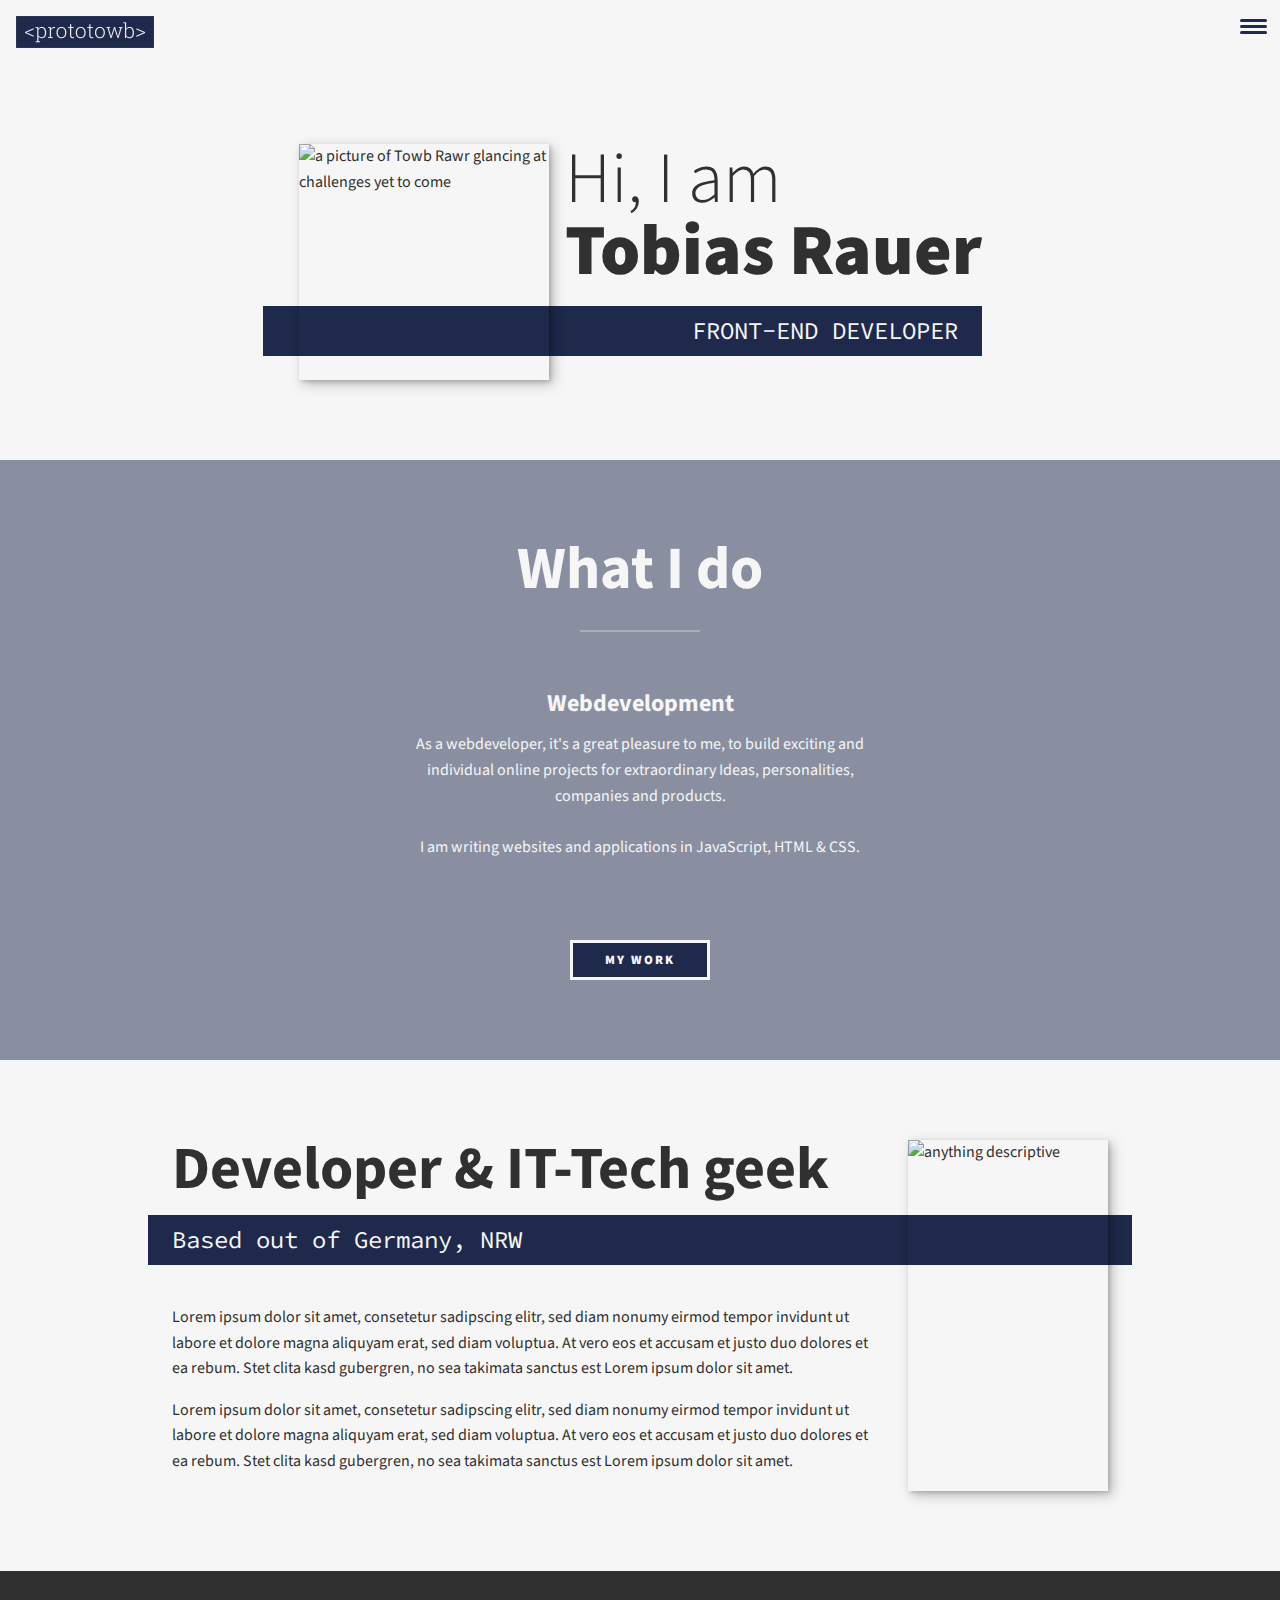
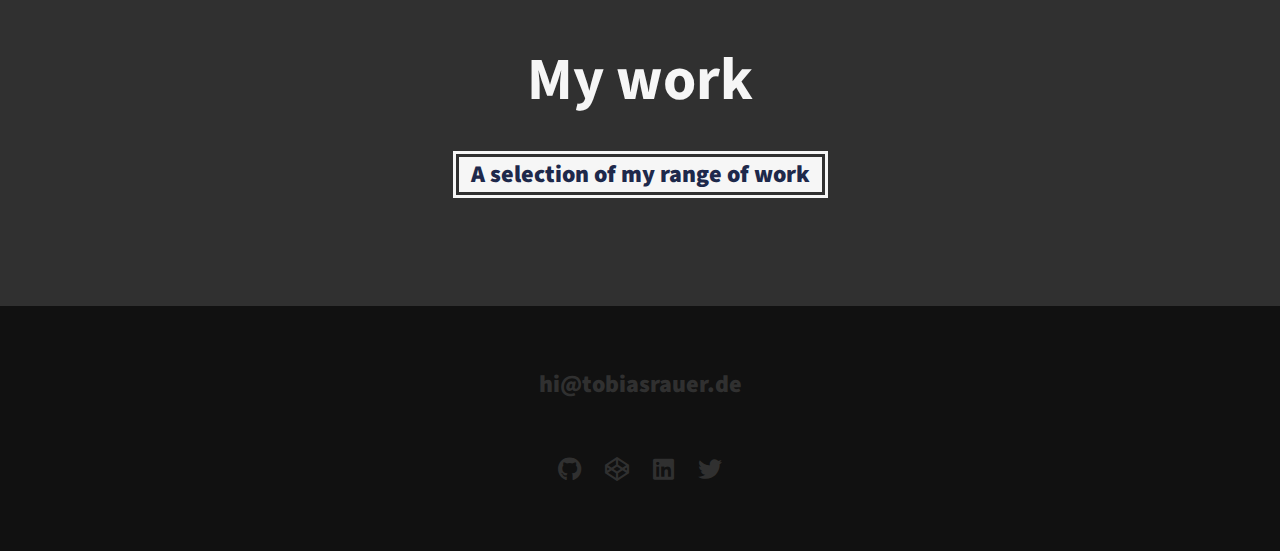
==== index.html @ eefc40b6 "Update index.html" ====
<!DOCTYPE html>
<html lang="en">
<head>
  
  <!--  Meta  -->
  <meta charset="UTF-8" />
  <meta name="viewport" content="width=device-width, initial-scale=1.0">
  <title>Tobias Rauer - Portfolio</title>
  <!--  Styles  -->
  <link rel="stylesheet" href="https://cdnjs.cloudflare.com/ajax/libs/font-awesome/5.12.1/css/all.min.css">
  <link rel="stylesheet" href="https://cdnjs.cloudflare.com/ajax/libs/normalize/7.0.0/normalize.min.css">
  <link rel="stylesheet" href="https://fonts.googleapis.com/css?family=Source+Code+Pro:400,900|Source+Sans+Pro:300,900&display=swap">
  <link rel="stylesheet" href="styles/main.css">
</head>
  <!--  body  -->
<body>
  <header>
    <div class="logo">
      <img src="prototowb_logo.png" alt=".prototowb">
    </div>
    <button class="nav-toggle" aria-label="toggle navigation">
      <span class="hamburger"></span>
    </button>
    <nav class="nav">
        <ul class="nav__list">
          <li class="nav__item"><a href="#home" class="nav__link">Home</a></li>
          <li class="nav__item"><a href="#services" class="nav__link">My Services</a></li>
          <li class="nav__item"><a href="#about" class="nav__link">About me</a></li>
          <li class="nav__item"><a href="#work" class="nav__link">My Work</a></li>
        </ul>
    </nav>
  </header>
  
  <!-- Intro -->
  <section class="intro" id="home">
    <h1 class="section__title section__title--intro">
      Hi, I am <strong>Tobias Rauer</strong>
    </h1>
    <p class="section__subtitle section__subtitle--intro">FRONT-END DEVELOPER</p>
    <img src="https://tobiasrauer.de/images/Tobias_Rauer.jpg" alt="a picture of Towb Rawr glancing at challenges yet to come" class="intro__img">
  </section>

  <!-- My Services -->
  <section class="my-services" id="services">
    <h2 class="section__title section__title--services">What I do</h2>
    <div class="services">
    	<!-- Card(s) -->
    	<div class="service">
        	<h3>Webdevelopment</h3>
        	<p>As a webdeveloper, it's a great pleasure to me, to build exciting and individual online projects for extraordinary Ideas, personalities, companies and products.
        	<br><br>
        	I am writing websites and applications in JavaScript, HTML & CSS.  
        	</p>
        </div>
     </div> <!-- / services  -->
    <a href="#work" class="btn">My Work</a>
  </section>
  
  
  <!-- About me -->
  <section class="about-me" id="about">
    <h2 class="section__title section__title--about">Developer & IT-Tech geek</h2>
    <p class="section__subtitle section__subtitle--about">Based out of Germany, NRW</p>
    
    <div class="about-me__body">
      <p>Lorem ipsum dolor sit amet, consetetur sadipscing elitr, sed diam nonumy eirmod tempor invidunt ut labore et dolore magna aliquyam erat, sed diam voluptua. At vero eos et accusam et justo duo dolores et ea rebum. Stet clita kasd gubergren, no sea takimata sanctus est Lorem ipsum dolor sit amet.</p>
      <p>Lorem ipsum dolor sit amet, consetetur sadipscing elitr, sed diam nonumy eirmod tempor invidunt ut labore et dolore magna aliquyam erat, sed diam voluptua. At vero eos et accusam et justo duo dolores et ea rebum. Stet clita kasd gubergren, no sea takimata sanctus est Lorem ipsum dolor sit amet.</p>
    </div>
    
    <img src="https://tobiasrauer.de/images/believe.jpg" alt="anything descriptive" class="about-me__img">
  </section>
  
  <!-- My Work -->
  <section class="my-work" id="work">
    <h2 class="section__title section__title--work">My work</h2>
    <p class="section__subtitle section__subtitle--work">A selection of my range of work</p>
    
    <div class="portfolio">
      <!-- Portfolio Item 01 -->
      <a href="#" class="portfolio__item">
        <img src="https://tobiasrauer.de/images/portfolio/portfolio-01.jpg" alt="" class="portfolio__img">
      </a>
      
      <!-- Portfolio Item 02 -->
      <a href="portfolio-item.html" class="portfolio__item">
        <img src="https://tobiasrauer.de/images/portfolio/portfolio-02.jpg" alt="" class="portfolio__img">
      </a>
      
      <!-- Portfolio Item 03 -->
      <a href="#" class="portfolio__item">
        <img src="https://tobiasrauer.de/images/portfolio/portfolio-03.jpg" alt="" class="portfolio__img">
      </a>
      
      <!-- Portfolio Item 04 -->
      <a href="#" class="portfolio__item">
        <img src="https://tobiasrauer.de/images/portfolio/portfolio-04.jpg" alt="" class="portfolio__img">
      </a>
      
      <!-- Portfolio Item 05 -->
      <a href="#" class="portfolio__item">
        <img src="https://tobiasrauer.de/images/portfolio/portfolio-05.jpg" alt="" class="portfolio__img">
      </a>
    </div>
  </section>

  <!-- Footer -->

  <footer class="footer">
    <a href="mailto:hi@tobiasrauer.de" class="footer__link">hi@tobiasrauer.de</a>
    <ul class="social-list">
      <li class="social-list__item">
        <a class="social-list__link" href="https://github.com/prototowb">
          <i class="fab fa-github"></i>
        </a>
        
      </li>
      <li class="social-list__item">
        <a class="social-list__link" href="https://codepen.io/prototowb">
          <i class="fab fa-codepen"></i>
        </a>
        
      </li>
      <li class="social-list__item">
        <a class="social-list__link" href="https://linkedin.com">
          <i class="fab fa-linkedin"></i>
        </a>
        
      </li>
      <li class="social-list__item">
        <a class="social-list__link" href="https://twitter.com/prototowb">
          <i class="fab fa-twitter"></i>
        </a>
        
      </li>
    </ul>
  </footer>

  <!-- Scripts -->
  <script src="scripts/menu.js"></script>
</body>
</html>
---- styles/main.css ----
*,
*::before,
*::after {
  box-sizing: border-box;
}

::selection {
  background-color: var(--clr-accent);
  color: var(--clr-light);
}

:root {
  --ff-primary: 'Source Sans Pro', sans serif;
  --ff-secondary: 'Source Code Pro', monospace;

  --fw-reg: 300;
  --fw-bold: 900;
  
  --clr-light: #f6f6f6;
  --clr-dark: #303030;
  --clr-accent: #1e294b;
  
  --fs-h1: 3rem;
  --fs-h2: 2.25rem;
  --fs-h3: 1.25rem;
  --fs-body: 1rem;
  
  --bs: 0.25em 0.25em 0.75em rgba(0,0,0,.25),
        0.125em 0.125em 0.25em rgba(0,0,0,.15);
}

@media (min-width: 800px) {
  :root {
    --fs-h1: 4.5rem;
    --fs-h2: 3.75rem;
    --fs-h3: 1.5rem;
    --fs-body: 1.125rem;
  }
}

/* General Styles */

html {
  scroll-behavior: smooth;
}

body {
  background: var(--clr-light);
  color: var(--clr-dark);
  margin: 0;
  font-family: var(--ff-primary);
  fint-size: var(--fs-body);
  line-height: 1.6;
}

section {
  padding: 5em 2em;
}

img {
  display: block;
  max-width: 100%;
}

strong { font-weight: var(--fw-bold) }

:focus {
  outline: 3px solid var(--clr-accent);
  outline-offset: 3px;
}

/* Buttons */

.btn {
  display: inline-block;
  padding: .5em 2.5em;
  background: var(--clr-accent);
  text-decoration: none;
  cursor: pointer;
  font-size: .8rem;
  text-transform: uppercase;
  letter-spacing: 2px;
  font-weight: var(--fw-bold);
  transition: transform 200ms ease-in-out;
  border: 3px solid var(--clr-light);
}

.btn:hover {
  transform: scale(1.1);
}

#services > a {
  color: var(--clr-light);
}

/* Typography */

h1,
h2,
h3 {
  line-height: 1;
  margin: 0;
}

h1 { font-size: var(--fs-h1); }
h2 { font-size: var(--fs-h2); }
h3 { font-size: var(--fs-h3); }


.section__title {
  margin-bottom: .25em;
}

.section__title--intro {
  font-weight: var(--fw-reg);
}

.section__title--intro strong {
  display: block;
}

.section__subtitle {
  margin: 0;
  font-size: var(--fs-h3);
}

.section__subtitle--intro,
.section__subtitle--about {
  background: var(--clr-accent);
  padding: .25em 1em;
  color: var(--clr-light);
  font-family: var(--ff-secondary);
  margin-bottom: 1em;
}

.section__title--work {
  padding-bottom: .5em;
}

.section__subtitle--work {
  display: inline;
  background: var(--clr-light);
  color: var(--clr-accent);
  font-weight: var(--fw-bold);
  margin-bottom: 2em;
  outline: 3px solid var(--clr-light);
  outline-offset: 3px;
  padding: 0 .5em;
}

/* Header */

header {
  display: flex;
  justify-content: space-between;
  padding: 1em;
}

.logo {
  max-width: 150px;
}

.nav {
  position: fixed;
  background: var(--clr-dark);
  color: var(--clr-light);
  top: 0;
  bottom: 0;
  left: 0;
  right: 0;
  z-index: 100;
  
  transform: translate(100%);
  transition: transform 250ms cubic-bezier(.5, 0, .5, 1);
}

.nav__list {
  list-style: none;
  display: flex;
  height: 100%;
  flex-direction: column;
  justify-content: space-evenly;
  align-items: center;
  margin: 0;
  padding: 0;
}

.nav__link {
  color: inherit;
  font-weight: var(--fw-bold);
  font-size: var(--fs-h2);
  text-decoration: none;
}

.nav__link:hover {
  color: var(--clr-accent);
  background: var(--clr-light);
  padding: 0 1em;
}

.nav-toggle {
  padding: .5em;
  background: transparent;
  border: 0;
  cursor: pointer;
  position: absolute;
  right: 1em;
  top: 1em;
  z-index: 1000;
  padding: .9em 0;
}

.nav-open .nav {
  background: #090909;
  transform: translateX(0);
  opacity: .96;
}

.nav-open .nav-toggle {
  position: fixed;
}

.nav-open .hamburger {
  transform: rotate(.625turn);
  background: var(--clr-light);
}

.nav-open .hamburger::before {
  transform: rotate(90deg) translateX(-6px);
  background: var(--clr-light);
}

.nav-open .hamburger:after {
  opacity: 0;
}



.hamburger {
  display: block;
  position: relative;
}

.hamburger,
.hamburger::before,
.hamburger::after {
  background: var(--clr-accent);
  width: 2em;
  height: 3px;
  border-radius: 1em;
  transition: transform 250ms ease-in-out;
}

.hamburger::before,
.hamburger::after {
  content:'';
  position: absolute;
  left: 0;
  right: 0;
}

.hamburger::before { top: 6px; }
.hamburger::after { bottom: 6px; }

/* Intro section*/

.intro {
  position: relative;
}

.intro__img {
  box-shadow: var(--bs);
}

.section__subtitle--intro {
  display: inline-block;
}

@media (min-width: 600px) {
  .intro {
    display: grid;
    width: min-content;
    margin: 0 auto;
    grid-column-gap: 1em;
    grid-template-areas:
        "img title"
        "img subtitle";
    grid-template-columns: min-content max-content;
  }
  
  .intro__img {
      grid-area: img;
      min-width: 250px;
      position: relative;
      z-index: 2;
  }
  
  .section__subtitle--intro {
    align-self: start;
    grid-column: -1 / 1;
    grid-row: 2;
    text-align: right;
    position: relative;
    left: -1.5em;
    width: calc(100% + 1.5em);
  }
}

/* My Services section */

.my-services {
  background-color: var(--clr-dark);
  background: linear-gradient(rgba(30,41,75,0.5), rgba(30,41,75,0.5)) , url(https://tobiasrauer.de/images/services-bg.jpg) top center;
  background-size: cover;
  /* background-blend-mode: multiply; */
  color: var(--clr-light);
  text-align: center;
}

.section__title--services {
  color: var(--clr-light);
  position: relative;
}

.section__title--services::after {
  content: '';
  display: block;
  width: 2em;
  height: 2px;
  margin: 0.5em auto 1em;
  background: var(--clr-light);
  opacity: 0.3;
}

.services {
  margin-bottom: 4em;
}

.service {
  max-width: 500px;
  margin: 0 auto;
}

@media (min-width: 800px) {
  .services {
      display: flex;
      max-width: 1000px;
      margin-left: auto;
      margin-right: auto;
  }
  
  .service + .service {
      margin-left: 3em;
  }
}


.about-me {
  max-width: 1000px;
  margin: 0 auto;
}

.about-me__img {
  box-shadow: var(--bs);
}

@media (min-width: 600px) {
  .about-me {
    display: grid;
    grid-template-columns: 1fr 200px;
    grid-template-areas:
        "title img"
        "subtitle img"
        "text img";
    grid-column-gap: 2em;
  }
  
  .section__title--about {
    grid-area: title;
  }
  
  .section__subtitle--about {
    grid-column: 1 / -1;
    grid-row: 2;
    position: relative;
    left: -1em;
    width: calc(100% + 2em);
    padding-left: 1em;
    padding-right: calc(200px + 3em);
  }

  
  .about-me__img {
    grid-area: img;
    position: relative;
    z-index: 2;
  }
}

/* My work */

.my-work {
  background-color: var(--clr-dark);
  color: var(--clr-light);
  text-align: center;
}

.portfolio {
  display: grid;
  grid-template-columns: repeat(auto-fit, minmax(300px, 1fr));
  padding-top: 2em;
}

.portfolio__item {
  background: var(--clr-accent);
  overflow: hidden;
  max-height: 12em;
}

.portfolio__img {
  transition:
    transform 600ms cubic-bezier(.5, 0, .5, 1),
    opacity 250ms linear;
}

.portfolio__item:focus {
  position: relative;
  z-index 2;
  outline: 3px solid var(--clr-light) !important;
  outline-offset: 3px;
}

.portfolio__img:hover,
.portfolio__item:focus .portfolio__img {
  transform: scale(1.2);
  opacity: .60;
}

/* Footer */

.footer {
  background: #111;
  color: var(--alr-accent);
  text-align: center;
  padding: 2.5em 0 0.5em;
  font-size: var(--fs-h3);
}

.footer a {
  color: inherit;
  text-decoration: none;
}

.footer__link {
  font-weight: var(--fw-bold);
}

.footer__link:hover,
.social-list__link:hover {
  opacity: .7;
}

.footer__link:hover {
  text-decoration: underline;
}

.social-list {
  list-style: none;
  display: flex;
  justify-content: center;
  margin: 2em 0;
  padding: 0;
}

.social-list__items {
  margin: 0 .5em;
}

.social-list__link {
  padding: .5em;
}

/* Individual portfolio item styles */

.portfolio-item-individual {
  padding: 0 2em 2em;
  max-width: 1000px;
  margin: 0 auto;
}

.portfolio-item-individual p {
  max-width: 750px;
  margin-left: auto;
  margin-right: auto;
}
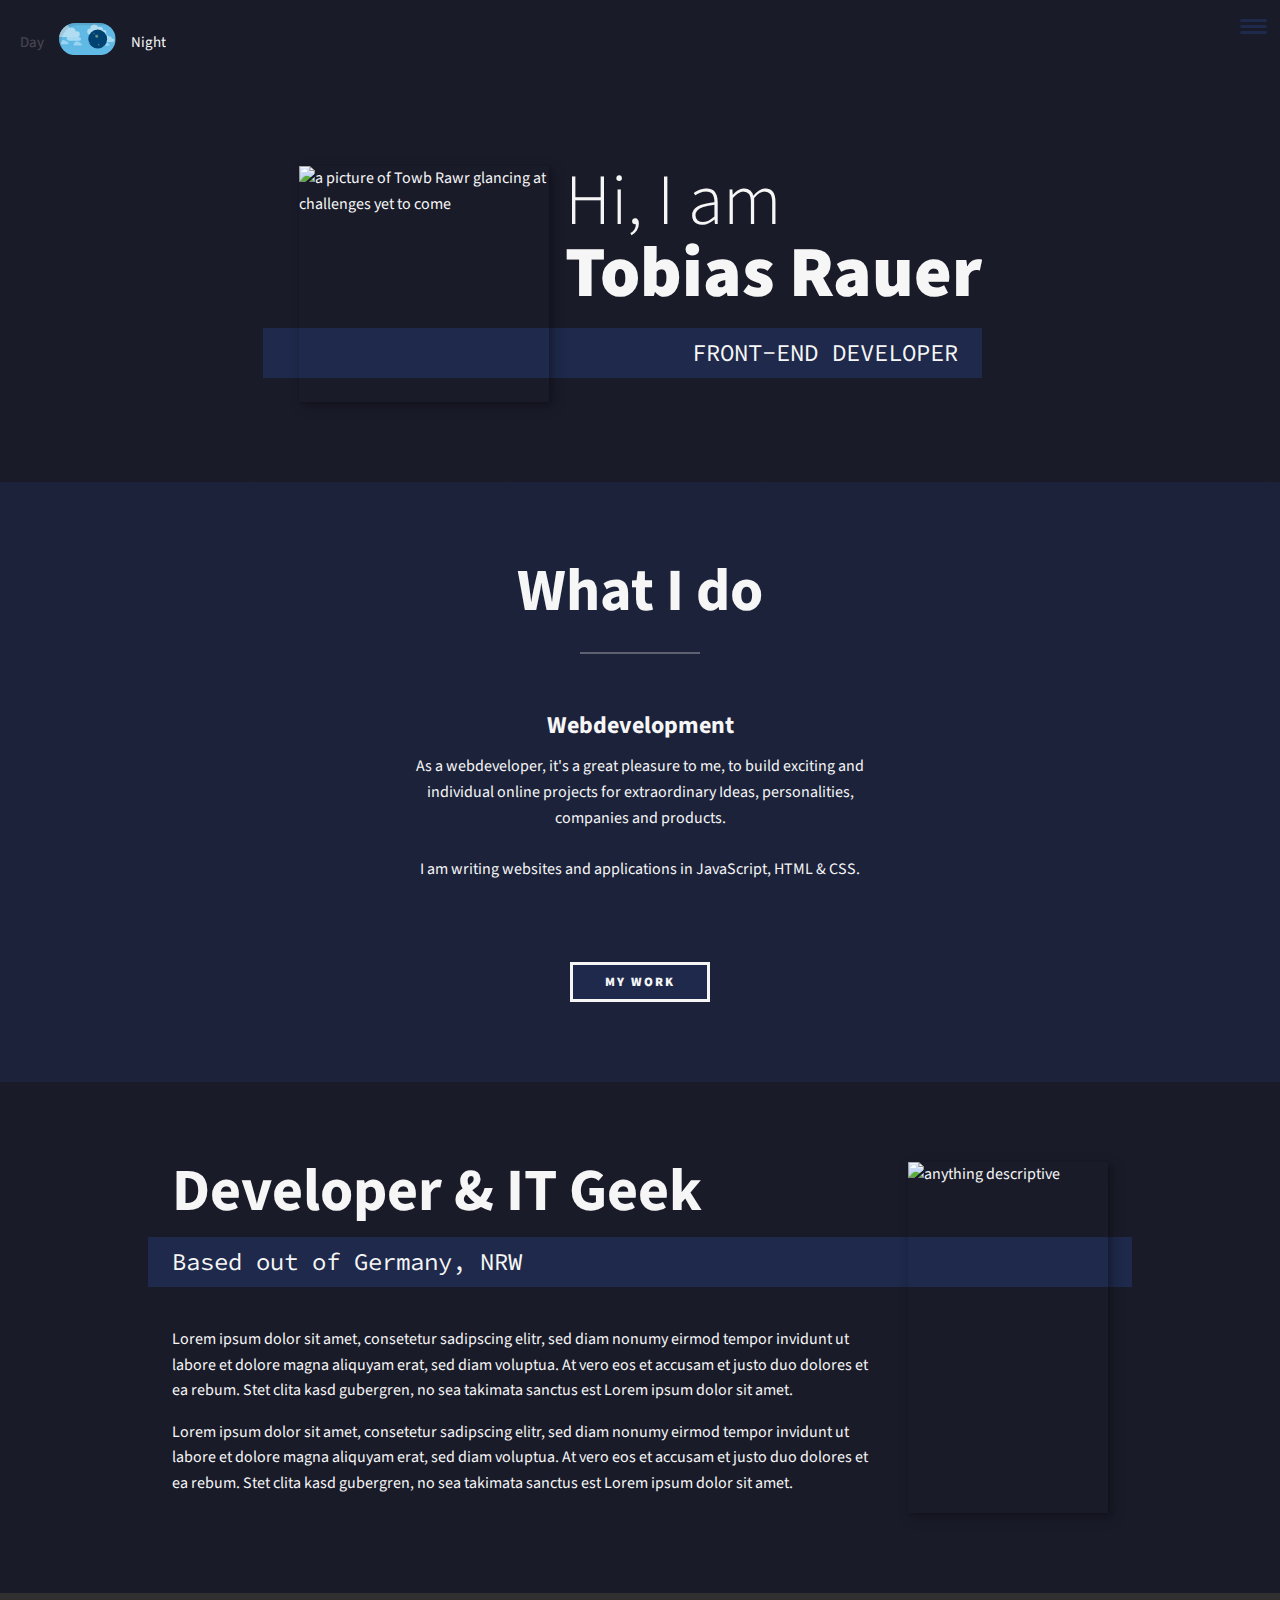
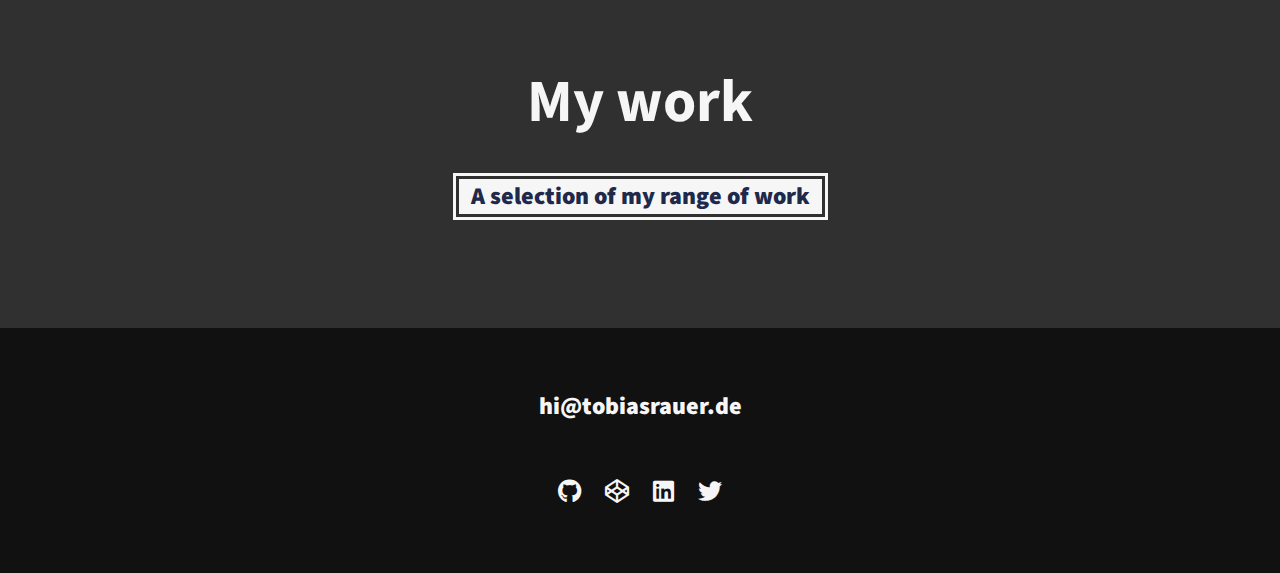
==== commit 386c40b0: "added dark theme switch" ====
--- a/index.html
+++ b/index.html
@@ -11,13 +11,105 @@
   <link rel="stylesheet" href="https://cdnjs.cloudflare.com/ajax/libs/normalize/7.0.0/normalize.min.css">
   <link rel="stylesheet" href="https://fonts.googleapis.com/css?family=Source+Code+Pro:400,900|Source+Sans+Pro:300,900&display=swap">
   <link rel="stylesheet" href="styles/main.css">
+  <!-- Scripts -->
+  <script src="https://cdnjs.cloudflare.com/ajax/libs/gsap/3.1.1/gsap.min.js"></script>
 </head>
   <!--  body  -->
 <body>
   <header>
-    <div class="logo">
-      <img src="prototowb_logo.png" alt=".prototowb">
+    <!-- theme-toggle -->
+    <div class="theme-toggle">
+      <div class="layout">  
+      <div class="day-label">Day</div>
+	
+	<label class="container">
+	  <input id="input" type="checkbox" checked="checked">
+	  <span class="checkmark">
+		  
+		
+		<svg id="toggle" xmlns="http://www.w3.org/2000/svg" viewBox="0 0 60 34" width="60" height="34">
+		<defs>
+			
+
+			<clipPath id="container" >
+				<rect width="60" height="34" rx="17"/>
+			</clipPath>
+			<g id="day">
+				<rect x="0" width="60" height="34" style="fill: #61b9e5"/>
+				<g id="day-content">
+				  <g class="clouds-small">
+					<path d="M13.35,22.45a1,1,0,0,0-.44.1A1.62,1.62,0,0,0,11.29,21a1.67,1.67,0,0,0-.59.11,1.84,1.84,0,0,0-3.55.61h0a1.38,1.38,0,0,0,0,2.75h6.21a1,1,0,1,0,0-2Z" transform="translate(-2 -2)" style="fill: #d0edff"/>
+					<path d="M27.38,23.72a1.05,1.05,0,0,0-.44.1,1.63,1.63,0,0,0-2.21-1.41,1.84,1.84,0,0,0-3.56.61h0a1.38,1.38,0,1,0,0,2.75h6.21a1,1,0,0,0,0-2.05Z" transform="translate(-2 -2)" style="fill: #d0edff"/>
+					<path d="M56.7,24a1,1,0,0,0-.44.1,1.63,1.63,0,0,0-2.21-1.42,1.85,1.85,0,0,0-3.56.61h0a1.38,1.38,0,0,0,0,2.75H56.7a1,1,0,0,0,0-2Z" transform="translate(-2 -2)" style="fill: #d0edff"/>
+					<path d="M84.35,22.45a1,1,0,0,0-.44.1A1.62,1.62,0,0,0,82.29,21a1.67,1.67,0,0,0-.59.11,1.84,1.84,0,0,0-3.55.61h0a1.38,1.38,0,0,0,0,2.75h6.21a1,1,0,1,0,0-2Z" transform="translate(-2 -2)" style="fill: #d0edff"/>
+					<path d="M98.38,23.72a1.05,1.05,0,0,0-.44.1,1.63,1.63,0,0,0-2.21-1.41,1.84,1.84,0,0,0-3.56.61h0a1.38,1.38,0,1,0,0,2.75h6.21a1,1,0,0,0,0-2.05Z" transform="translate(-2 -2)" style="fill: #d0edff"/>
+					<path d="M127.7,24a1,1,0,0,0-.44.1,1.63,1.63,0,0,0-2.21-1.42,1.85,1.85,0,0,0-3.56.61h0a1.38,1.38,0,0,0,0,2.75h6.21a1,1,0,0,0,0-2Z" transform="translate(-2 -2)" style="fill: #d0edff"/>
+				  </g>
+				  <g class="clouds-medium">
+					<path d="M61.44,18.4a1.85,1.85,0,0,0-.77.18,2.85,2.85,0,0,0-2.85-2.68,3,3,0,0,0-1,.19,3.25,3.25,0,0,0-6.26,1.07h0a2.42,2.42,0,0,0,0,4.84H61.44a1.8,1.8,0,1,0,0-3.6Z" transform="translate(-2 -2)" style="fill: #e9f8ff"/>
+					<path d="M26,17.07a1.84,1.84,0,0,0-.77.17,2.86,2.86,0,0,0-2.85-2.68,2.75,2.75,0,0,0-1,.2,3.24,3.24,0,0,0-6.26,1.07h0a2.42,2.42,0,1,0,0,4.84H26a1.8,1.8,0,0,0,0-3.6Z" transform="translate(-2 -2)" style="fill: #e9f8ff"/>
+					<path d="M126.44,18.4a1.85,1.85,0,0,0-.77.18,2.85,2.85,0,0,0-2.85-2.68,3,3,0,0,0-1,.19,3.25,3.25,0,0,0-6.26,1.07h0a2.42,2.42,0,0,0,0,4.84h10.92a1.8,1.8,0,1,0,0-3.6Z" transform="translate(-2 -2)" style="fill: #e9f8ff"/>
+					<path d="M91,17.07a1.84,1.84,0,0,0-.77.17,2.86,2.86,0,0,0-2.85-2.68,2.75,2.75,0,0,0-1,.2,3.24,3.24,0,0,0-6.26,1.07h0a2.42,2.42,0,0,0,0,4.84H91a1.8,1.8,0,0,0,0-3.6Z" transform="translate(-2 -2)" style="fill: #e9f8ff"/>
+				  </g>
+				  <g class="clouds-big">
+					<path d="M24.82,10.83a3.09,3.09,0,0,0-1.29.29A4.78,4.78,0,0,0,17,7,5.43,5.43,0,0,0,6.54,8.76h0a4,4,0,1,0,0,8.09H24.82a3,3,0,0,0,0-6Z" transform="translate(-2 -2)" style="fill: #fff"/>
+					<path d="M53.6,9.45a2.37,2.37,0,0,0-1,.24,3.86,3.86,0,0,0-3.84-3.61,4.09,4.09,0,0,0-1.4.26,4.36,4.36,0,0,0-8.41,1.45h0a3.25,3.25,0,0,0,0,6.5H53.6a2.42,2.42,0,1,0,0-4.84Z" transform="translate(-2 -2)" style="fill: #fff"/>
+					<path d="M98.72,10.83a3.09,3.09,0,0,0-1.29.29A4.78,4.78,0,0,0,90.91,7a5.43,5.43,0,0,0-10.47,1.8h0a4,4,0,1,0,0,8.09H98.72a3,3,0,1,0,0-6Z" transform="translate(-2 -2)" style="fill: #fff"/>
+					<path d="M127.5,9.45a2.41,2.41,0,0,0-1,.24,3.85,3.85,0,0,0-3.84-3.61,4.09,4.09,0,0,0-1.4.26,4.36,4.36,0,0,0-8.41,1.45h0a3.25,3.25,0,0,0,0,6.5h14.7a2.42,2.42,0,0,0,0-4.84Z" transform="translate(-2 -2)" style="fill: #fff"/>
+				  </g>
+
+				</g>
+			</g>
+			<g id="night">
+				<rect width="60" height="34" style="fill: #004373"/>
+
+				<g id="night-content">
+				  <polygon class="star" points="46 4.89 46.62 6.14 48.01 6.35 47.01 7.33 47.24 8.71 46 8.06 44.76 8.71 44.99 7.33 43.99 6.35 45.38 6.14 46 4.89" style="fill: #fff5a6"/>
+				  <polygon class="star" points="58.58 21.93 59.46 23.02 60.86 22.91 60.1 24.09 60.63 25.39 59.28 25.02 58.21 25.94 58.14 24.54 56.94 23.8 58.25 23.3 58.58 21.93" style="fill: #fff5a6"/>
+				  <polygon class="star" points="40.71 12.02 40.82 13.42 42.03 14.13 40.74 14.66 40.44 16.04 39.53 14.97 38.13 15.11 38.87 13.91 38.3 12.63 39.67 12.96 40.71 12.02" style="fill: #fff5a6"/>
+				  <polygon class="star" points="5 16.89 5.62 18.14 7.01 18.35 6 19.33 6.24 20.71 5 20.06 3.76 20.71 4 19.33 2.99 18.35 4.38 18.14 5 16.89" style="fill: #fff5a6"/>
+				  <polygon class="star" points="60.57 6.97 60.79 8.36 62.05 8.97 60.8 9.6 60.61 10.99 59.62 10 58.24 10.25 58.88 9 58.22 7.76 59.6 7.99 60.57 6.97" style="fill: #fff5a6"/>
+				  <polygon class="star" points="30.91 26.12 30.86 27.52 31.98 28.36 30.63 28.74 30.18 30.07 29.4 28.91 28 28.89 28.86 27.78 28.45 26.44 29.77 26.93 30.91 26.12" style="fill: #fff5a6"/>
+				  <polygon class="star" points="17.52 13.95 18.44 15.01 19.83 14.86 19.11 16.06 19.68 17.34 18.32 17.02 17.28 17.96 17.16 16.56 15.94 15.87 17.23 15.32 17.52 13.95" style="fill: #fff5a6"/>
+				  <polygon class="star" points="60.53 16.01 61.11 16.41 61.76 16.15 61.56 16.83 62 17.37 61.3 17.39 60.92 17.98 60.69 17.32 60.01 17.14 60.56 16.71 60.53 16.01" style="fill: #fff5a6"/>
+				  <polygon class="star" points="41.99 21.89 42.31 22.52 43 22.62 42.5 23.11 42.62 23.8 41.99 23.47 41.37 23.8 41.49 23.11 40.99 22.62 41.69 22.52 41.99 21.89" style="fill: #fff5a6"/>
+				  <polygon class="star" points="63.47 26.02 63.43 26.72 63.98 27.15 63.3 27.32 63.05 27.98 62.68 27.39 61.98 27.36 62.43 26.82 62.24 26.14 62.89 26.4 63.47 26.02" style="fill: #fff5a6"/>
+				  <polygon class="star" points="36.99 9.89 37.31 10.52 38 10.62 37.5 11.11 37.62 11.8 36.99 11.47 36.37 11.8 36.49 11.11 35.99 10.62 36.69 10.52 36.99 9.89" style="fill: #fff5a6"/>
+				  <polygon class="star" points="28.5 4.89 28.65 5.2 29 5.25 28.75 5.5 28.81 5.85 28.5 5.68 28.18 5.85 28.24 5.5 27.99 5.25 28.34 5.2 28.5 4.89" style="fill: #fff5a6"/>
+				  <polygon class="star" points="28.5 12.89 28.65 13.2 29 13.25 28.75 13.5 28.81 13.85 28.5 13.68 28.18 13.85 28.24 13.5 27.99 13.25 28.34 13.2 28.5 12.89" style="fill: #fff5a6"/>
+				  <polygon class="star" points="47.75 22.96 47.72 23.31 47.98 23.54 47.64 23.61 47.5 23.94 47.32 23.63 46.97 23.6 47.21 23.34 47.13 23 47.45 23.14 47.75 22.96" style="fill: #fff5a6"/>
+				  <polygon class="star" points="51.75 31.96 51.72 32.31 51.98 32.54 51.64 32.62 51.5 32.94 51.32 32.63 50.97 32.6 51.21 32.34 51.13 32 51.45 32.15 51.75 31.96" style="fill: #fff5a6"/>
+				  <polygon class="star" points="44.69 29.93 44.7 30.28 45 30.47 44.67 30.59 44.58 30.93 44.37 30.66 44.01 30.68 44.21 30.38 44.08 30.06 44.42 30.15 44.69 29.93" style="fill: #fff5a6"/>
+				  <polygon class="star" points="24.32 10.92 24.58 11.16 24.92 11.07 24.78 11.4 24.96 11.7 24.61 11.66 24.39 11.93 24.31 11.58 23.98 11.45 24.29 11.27 24.32 10.92" style="fill: #fff5a6"/>
+				  <polygon class="star" points="24.94 13.18 24.71 13.45 24.79 13.79 24.47 13.65 24.17 13.84 24.2 13.49 23.93 13.26 24.27 13.19 24.41 12.86 24.59 13.16 24.94 13.18" style="fill: #fff5a6"/>
+				  <polygon class="star" points="32 19.89 32.31 20.52 33 20.62 32.5 21.11 32.62 21.8 32 21.47 31.37 21.8 31.49 21.11 30.99 20.62 31.68 20.52 32 19.89" style="fill: #fff5a6"/>
+				  <polygon class="star" points="19.61 21.97 20.15 22.42 20.82 22.23 20.56 22.88 20.95 23.46 20.25 23.42 19.82 23.97 19.64 23.29 18.98 23.04 19.58 22.67 19.61 21.97" style="fill: #fff5a6"/>
+				  <polygon class="star" points="9.51 8.04 9.43 8.74 9.96 9.2 9.28 9.34 9 9.98 8.65 9.37 7.96 9.31 8.43 8.79 8.27 8.11 8.91 8.4 9.51 8.04" style="fill: #fff5a6"/>
+				</g>
+			</g>
+			<clipPath id="switch" >
+				<circle id="circle" cx="19" cy="17" r="10"/>
+			</clipPath>
+		</defs>
+
+		<g clip-path="url(#container)">
+			<use id="back" href="#day"/>
+			<g clip-path="url(#switch)">
+				<use id="front" href="#night" />
+			</g>
+			<rect class="inner-shadow" width="70" height="44" rx="20"/>
+		</g>
+		
+		<rect width="60" height="44" rx="17" opacity="0"/>
+
+	</svg>
+	</span>
+	</label>
+	<div class="night-label">Night</div>
+</div>
+</div>
     </div>
+    <!-- theme-toggle END -->
     <button class="nav-toggle" aria-label="toggle navigation">
       <span class="hamburger"></span>
     </button>
@@ -59,7 +151,7 @@
   
   <!-- About me -->
   <section class="about-me" id="about">
-    <h2 class="section__title section__title--about">Developer & IT-Tech geek</h2>
+    <h2 class="section__title section__title--about">Developer & IT Geek</h2>
     <p class="section__subtitle section__subtitle--about">Based out of Germany, NRW</p>
     
     <div class="about-me__body">
--- a/styles/main.css
+++ b/styles/main.css
@@ -157,7 +157,7 @@
 }
 
 .logo {
-  max-width: 150px;
+  max-width: ;
 }
 
 .nav {
@@ -262,6 +262,77 @@
 .hamburger::before { top: 6px; }
 .hamburger::after { bottom: 6px; }
 
+
+/* theme-toggle */
+
+@import url('https://fonts.googleapis.com/css?family=Lora&display=swap');
+
+
+.night-label{
+	opacity: 0.2;
+}
+
+.dark-toggle_layout
+{
+	width: 70vw;
+	max-width: 300px;
+	min-width: 250px;
+	height: 30vh;
+	display: grid;
+	grid-template-columns: 1fr 2fr 1fr;
+	justify-content: center;
+	align-items: center;
+	gap: 30px;
+	font-size: 25px;
+}
+
+.layout
+{
+  width: 30vw;
+  max-width: 150px;
+  min-width: 120px;
+  height: 6vh;
+  display: grid;
+  grid-template-columns: 1fr 2fr 1fr;
+  justify-content: center;
+  align-items: center;
+  gap: 15px;
+  font-size: 15px;
+}
+
+.layout:nth-child(1)
+{
+	text-align: right;
+}
+
+svg
+{	
+	width: 100%;
+	height: 100%;
+	cursor: pointer;
+}
+
+#night-content
+{
+	opacity: 0.5;
+}
+
+.inner-shadow
+{
+	stroke-opacity: 0.1;
+	stroke-width: 5;
+	stroke: black;
+	fill: none;
+}
+
+.container input {
+  position: absolute;
+  opacity: 0;
+  cursor: pointer;
+  height: 0;
+  width: 0;
+}
+
 /* Intro section*/
 
 .intro {
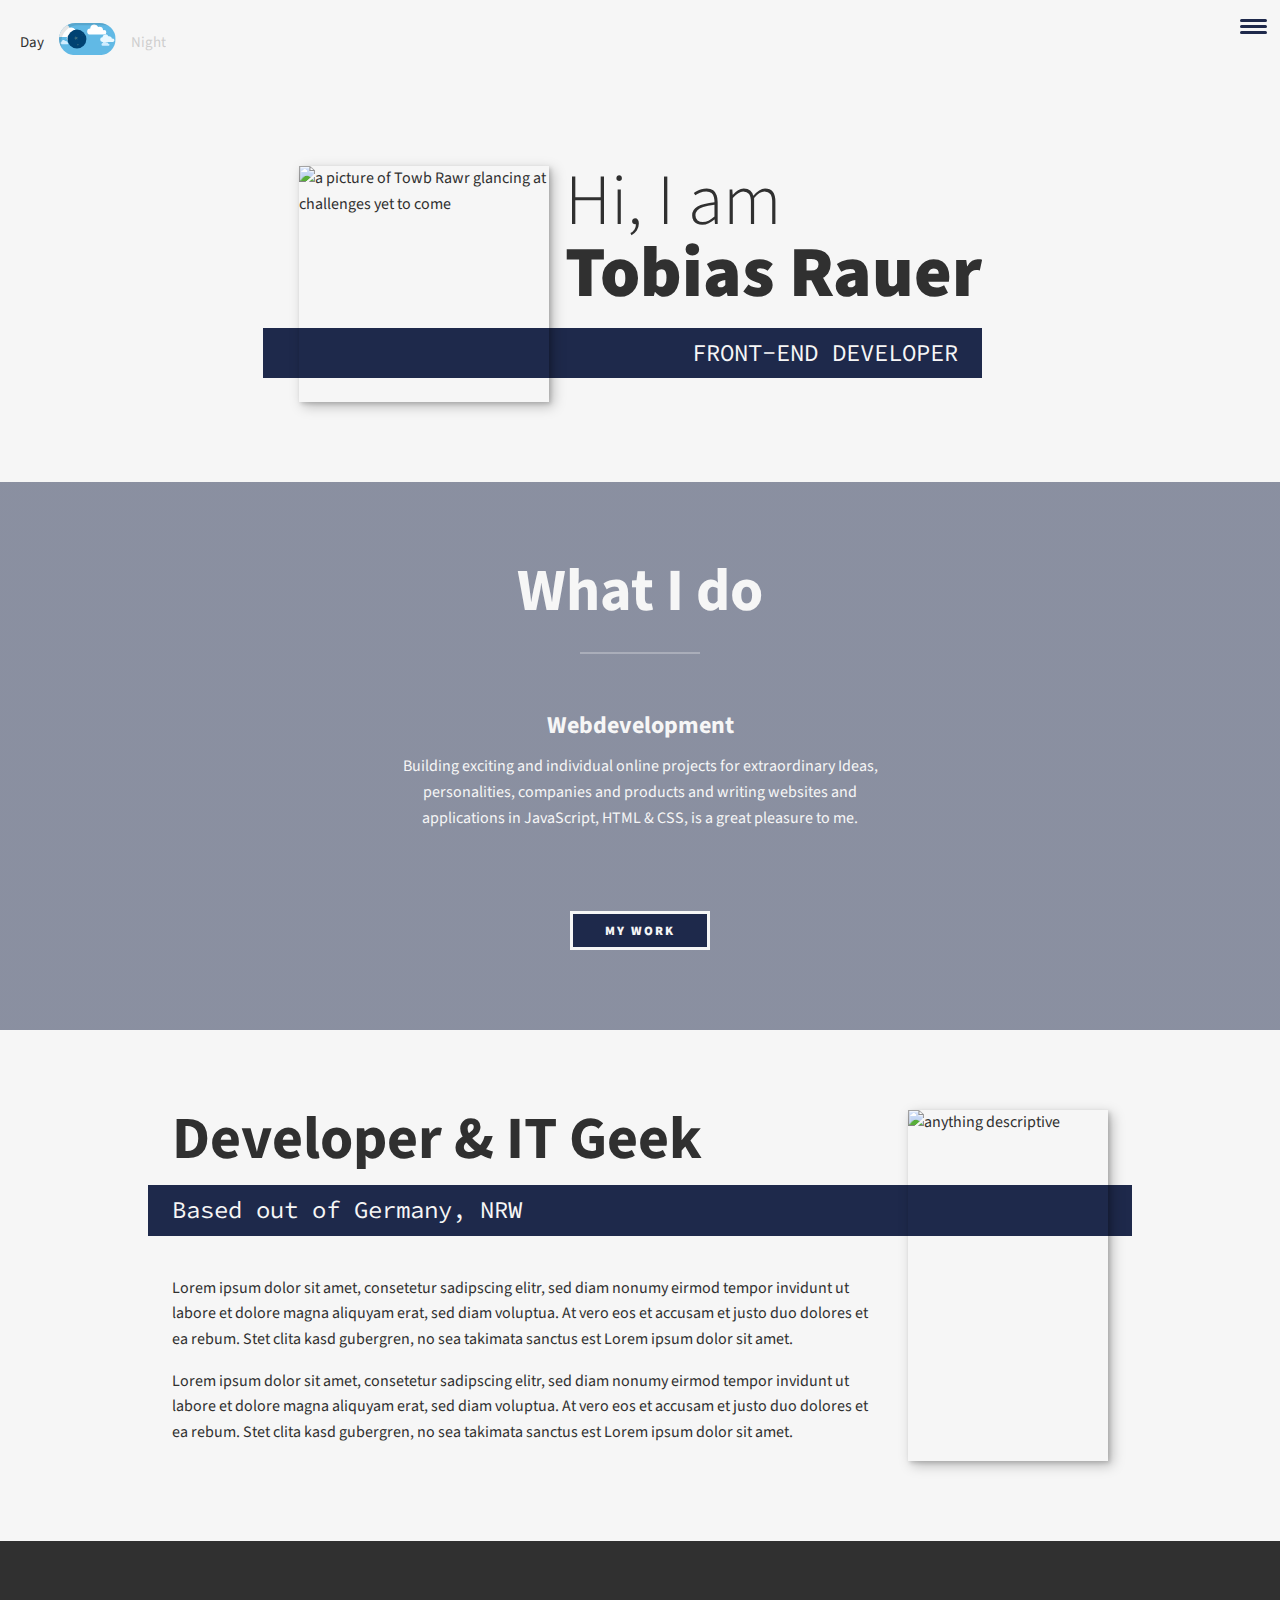
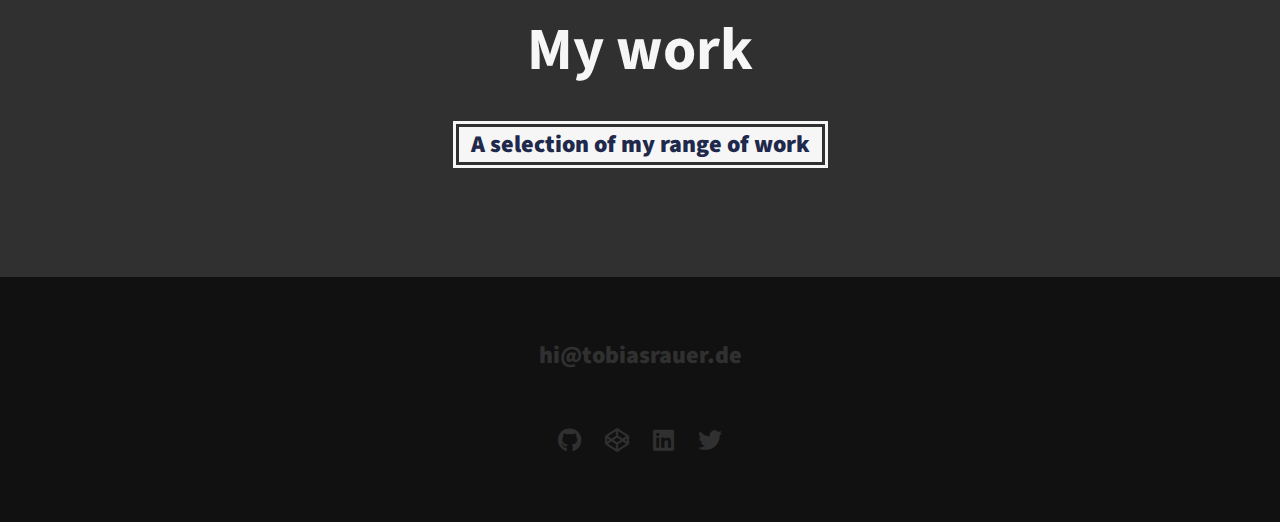
==== commit d006e773: "toggle fix" ====
--- a/index.html
+++ b/index.html
@@ -19,17 +19,15 @@
   <header>
     <!-- theme-toggle -->
     <div class="theme-toggle">
-      <div class="layout">  
-      <div class="day-label">Day</div>
+      	<div class="layout">  
+      		<div class="day-label">Day</div>
 	
 	<label class="container">
-	  <input id="input" type="checkbox" checked="checked">
+	  <input id="input" type="checkbox" />
 	  <span class="checkmark">
 		  
-		
 		<svg id="toggle" xmlns="http://www.w3.org/2000/svg" viewBox="0 0 60 34" width="60" height="34">
 		<defs>
-			
 
 			<clipPath id="container" >
 				<rect width="60" height="34" rx="17"/>
@@ -60,9 +58,9 @@
 
 				</g>
 			</g>
+
 			<g id="night">
 				<rect width="60" height="34" style="fill: #004373"/>
-
 				<g id="night-content">
 				  <polygon class="star" points="46 4.89 46.62 6.14 48.01 6.35 47.01 7.33 47.24 8.71 46 8.06 44.76 8.71 44.99 7.33 43.99 6.35 45.38 6.14 46 4.89" style="fill: #fff5a6"/>
 				  <polygon class="star" points="58.58 21.93 59.46 23.02 60.86 22.91 60.1 24.09 60.63 25.39 59.28 25.02 58.21 25.94 58.14 24.54 56.94 23.8 58.25 23.3 58.58 21.93" style="fill: #fff5a6"/>
@@ -99,16 +97,13 @@
 			</g>
 			<rect class="inner-shadow" width="70" height="44" rx="20"/>
 		</g>
-		
 		<rect width="60" height="44" rx="17" opacity="0"/>
-
 	</svg>
 	</span>
 	</label>
 	<div class="night-label">Night</div>
-</div>
-</div>
-    </div>
+	</div>
+	</div>
     <!-- theme-toggle END -->
     <button class="nav-toggle" aria-label="toggle navigation">
       <span class="hamburger"></span>
@@ -139,9 +134,7 @@
     	<!-- Card(s) -->
     	<div class="service">
         	<h3>Webdevelopment</h3>
-        	<p>As a webdeveloper, it's a great pleasure to me, to build exciting and individual online projects for extraordinary Ideas, personalities, companies and products.
-        	<br><br>
-        	I am writing websites and applications in JavaScript, HTML & CSS.  
+        	<p>Building exciting and individual online projects for extraordinary Ideas, personalities, companies and products and writing websites and applications in JavaScript, HTML & CSS, is a great pleasure to me.  
         	</p>
         </div>
      </div> <!-- / services  -->
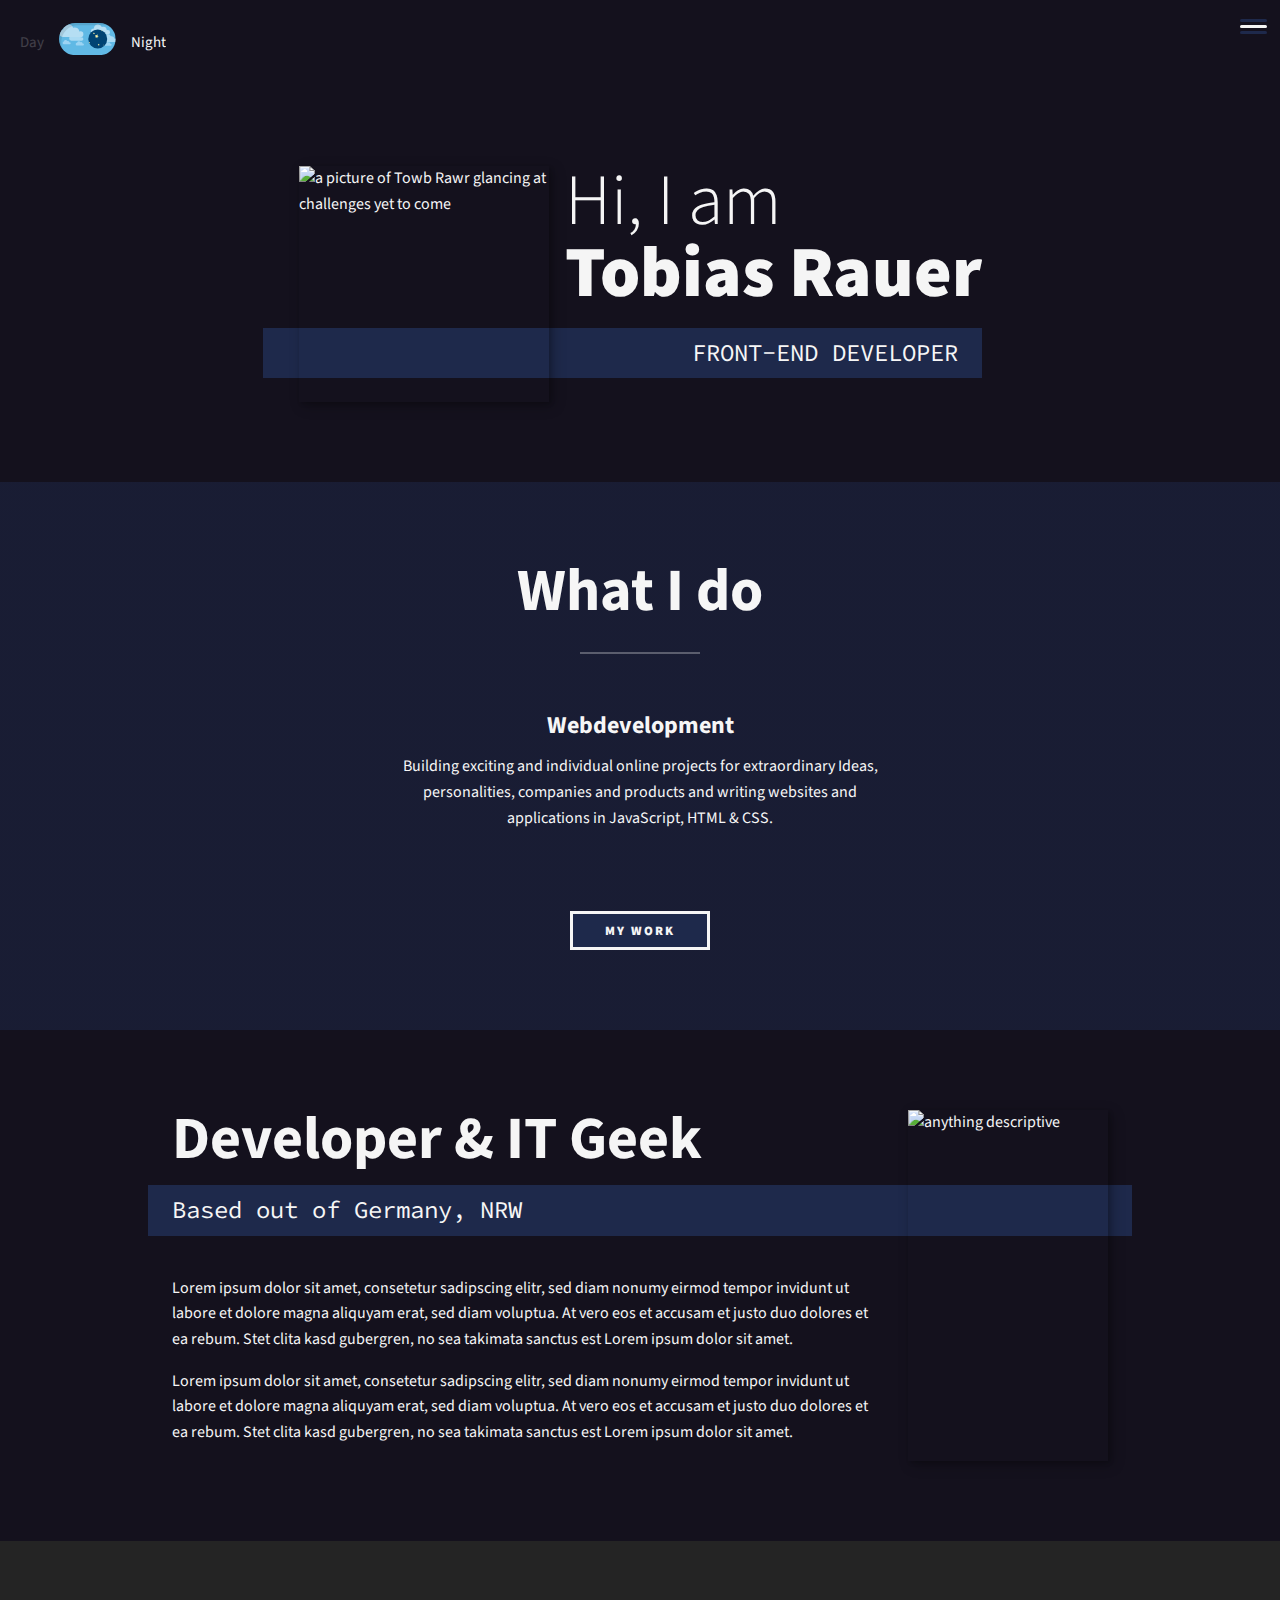
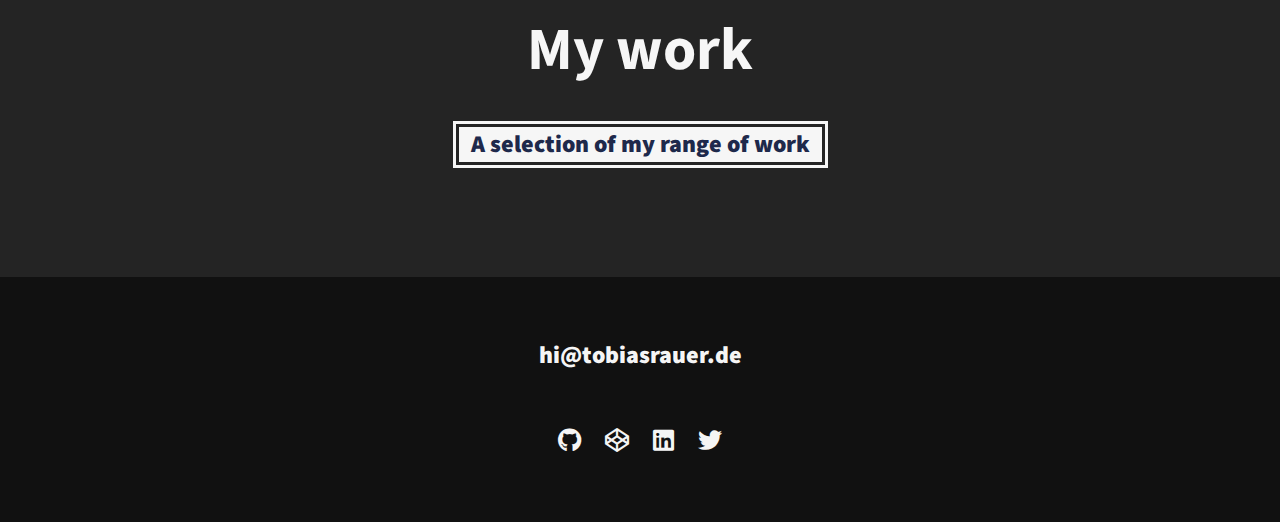
==== commit 54f3795e: "color tweak" ====
--- a/index.html
+++ b/index.html
@@ -12,7 +12,8 @@
   <link rel="stylesheet" href="https://fonts.googleapis.com/css?family=Source+Code+Pro:400,900|Source+Sans+Pro:300,900&display=swap">
   <link rel="stylesheet" href="styles/main.css">
   <!-- Scripts -->
-  <script src="https://cdnjs.cloudflare.com/ajax/libs/gsap/3.1.1/gsap.min.js"></script>
+  <script src="https://cdnjs.cloudflare.com/ajax/libs/gsap/3.3.4/gsap.min.js"></script>
+  <script src="https://cdnjs.cloudflare.com/ajax/libs/gsap/3.3.4/CSSRulePlugin.min.js"></script>
 </head>
   <!--  body  -->
 <body>
@@ -105,6 +106,8 @@
 	</div>
 	</div>
     <!-- theme-toggle END -->
+
+    <!-- Navigation -->
     <button class="nav-toggle" aria-label="toggle navigation">
       <span class="hamburger"></span>
     </button>
@@ -134,7 +137,7 @@
     	<!-- Card(s) -->
     	<div class="service">
         	<h3>Webdevelopment</h3>
-        	<p>Building exciting and individual online projects for extraordinary Ideas, personalities, companies and products and writing websites and applications in JavaScript, HTML & CSS, is a great pleasure to me.  
+        	<p>Building exciting and individual online projects for extraordinary Ideas, personalities, companies and products and writing websites and applications in JavaScript, HTML & CSS.  
         	</p>
         </div>
      </div> <!-- / services  -->
@@ -221,6 +224,6 @@
   </footer>
 
   <!-- Scripts -->
-  <script src="scripts/menu.js"></script>
+  <script src="scripts/main.js"></script>
 </body>
 </html>
--- a/styles/main.css
+++ b/styles/main.css
@@ -17,7 +17,7 @@
   --fw-bold: 900;
   
   --clr-light: #f6f6f6;
-  --clr-dark: #303030;
+  --clr-dark: #242424;
   --clr-accent: #1e294b;
   
   --fs-h1: 3rem;
@@ -381,7 +381,7 @@
 
 .my-services {
   background-color: var(--clr-dark);
-  background: linear-gradient(rgba(30,41,75,0.5), rgba(30,41,75,0.5)) , url(https://tobiasrauer.de/images/services-bg.jpg) top center;
+  background: linear-gradient(rgba(30,41,75,0.5), rgba(30,41,75,0.5)) , url(https://tobiasrauer.de/images/services-bg.jpg) center center;
   background-size: cover;
   /* background-blend-mode: multiply; */
   color: var(--clr-light);
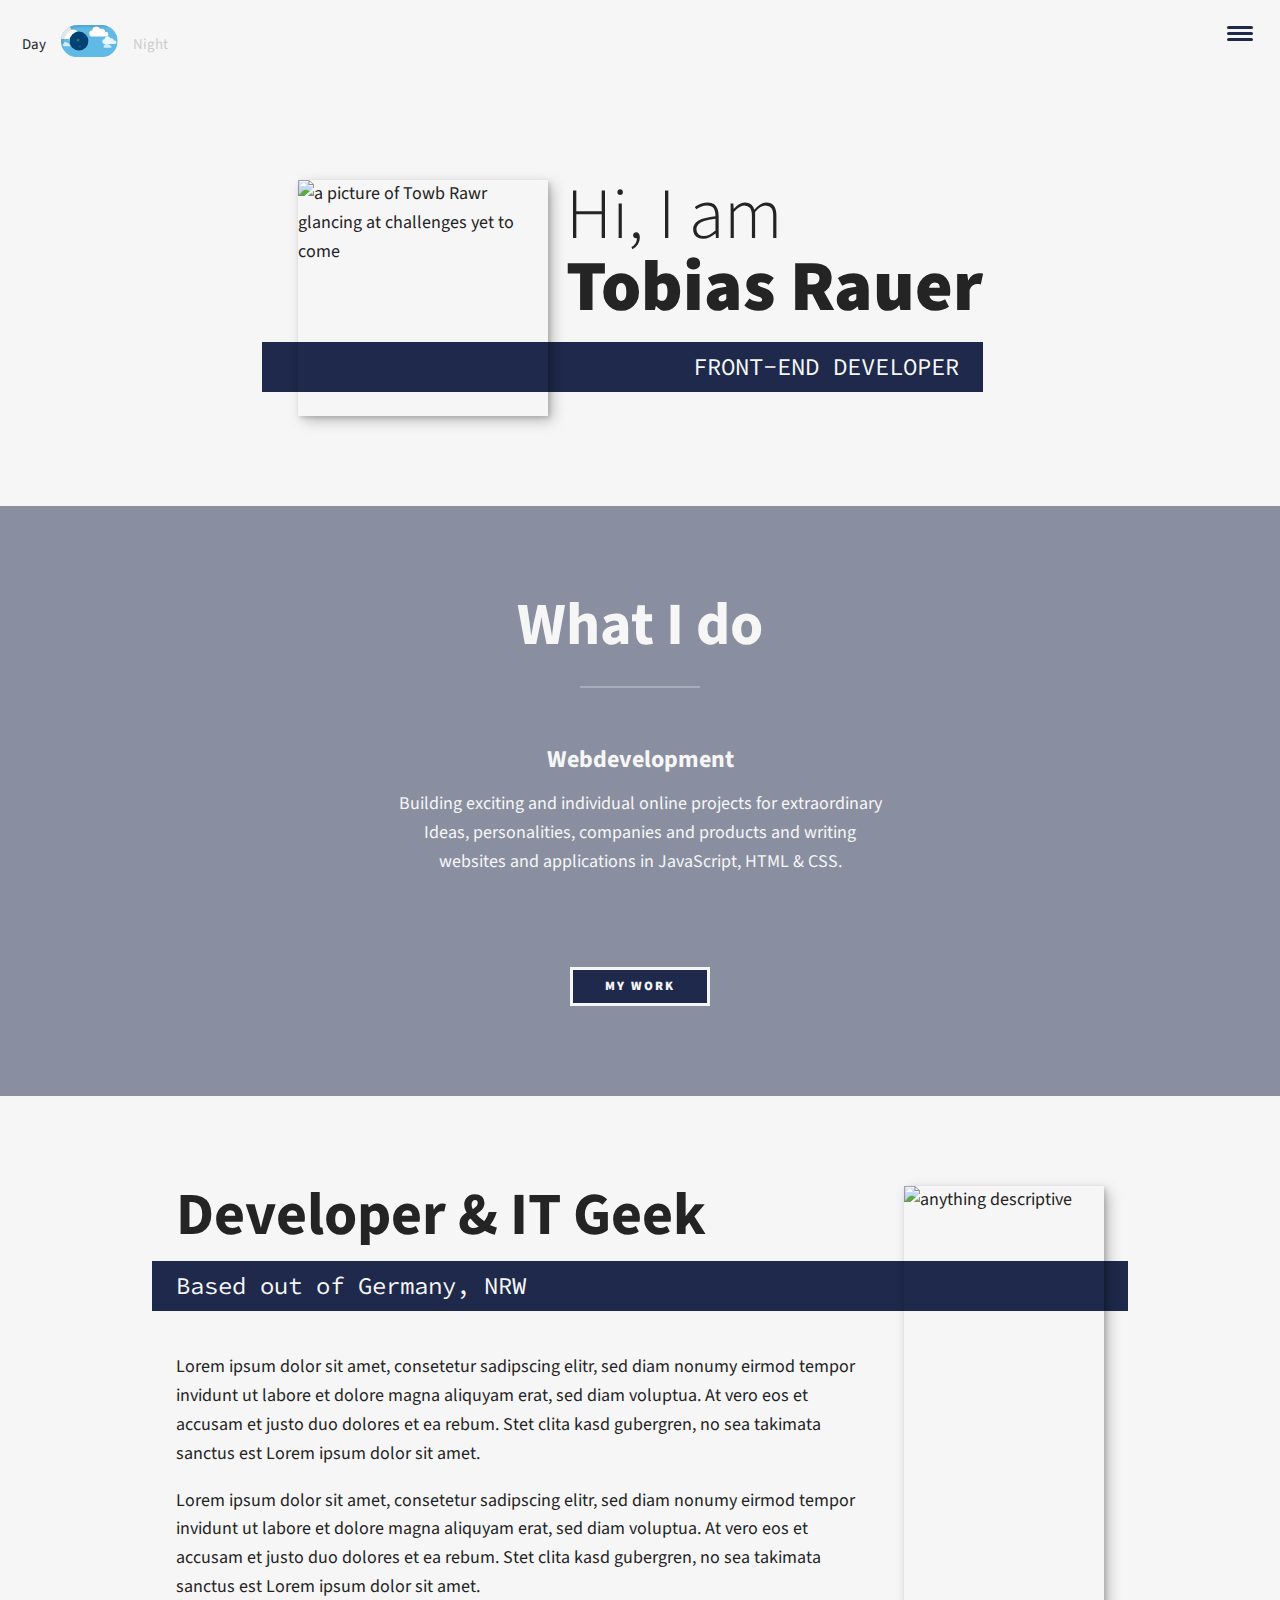
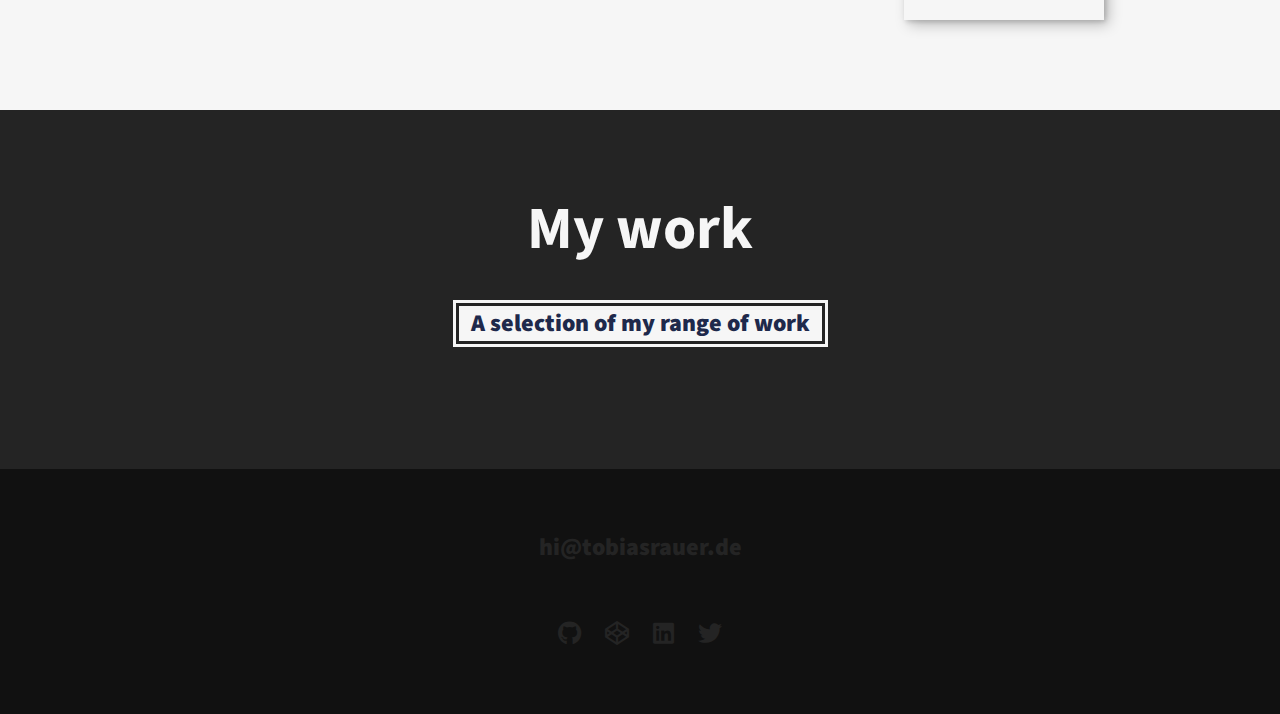
==== commit 90734968: "space" ====
--- a/index.html
+++ b/index.html
@@ -203,13 +203,13 @@
         
       </li>
       <li class="social-list__item">
-        <a class="social-list__link" href="https://codepen.io/prototowb">
+        <a class="social-list__link" href="https://codepen.io/">
           <i class="fab fa-codepen"></i>
         </a>
         
       </li>
       <li class="social-list__item">
-        <a class="social-list__link" href="https://linkedin.com">
+        <a class="social-list__link" href="https://linkedin.com/in/tobias-rauer">
           <i class="fab fa-linkedin"></i>
         </a>
         
--- a/styles/main.css
+++ b/styles/main.css
@@ -19,6 +19,8 @@
   --clr-light: #f6f6f6;
   --clr-dark: #242424;
   --clr-accent: #1e294b;
+
+  --clr-ham-toggl: #1e294b;
   
   --fs-h1: 3rem;
   --fs-h2: 2.25rem;
@@ -49,7 +51,7 @@
   color: var(--clr-dark);
   margin: 0;
   font-family: var(--ff-primary);
-  fint-size: var(--fs-body);
+  font-size: var(--fs-body);
   line-height: 1.6;
 }
 
@@ -204,8 +206,8 @@
   border: 0;
   cursor: pointer;
   position: absolute;
-  right: 1em;
-  top: 1em;
+  right: 2em;
+  top: 1.5em;
   z-index: 1000;
   padding: .9em 0;
 }
@@ -241,15 +243,7 @@
   position: relative;
 }
 
-.hamburger,
-.hamburger::before,
-.hamburger::after {
-  background: var(--clr-accent);
-  width: 2em;
-  height: 3px;
-  border-radius: 1em;
-  transition: transform 250ms ease-in-out;
-}
+
 
 .hamburger::before,
 .hamburger::after {
@@ -259,10 +253,22 @@
   right: 0;
 }
 
+.hamburger,
+.hamburger::before,
+.hamburger::after {
+  background-color: var(--clr-ham-toggl);
+  width: 2em;
+  height: 3px;
+  border-radius: 1em;
+  transition: transform 250ms ease-in-out;
+}
+
 .hamburger::before { top: 6px; }
 .hamburger::after { bottom: 6px; }
 
 
+
+
 /* theme-toggle */
 
 @import url('https://fonts.googleapis.com/css?family=Lora&display=swap');
@@ -274,16 +280,16 @@
 
 .dark-toggle_layout
 {
-	width: 70vw;
-	max-width: 300px;
-	min-width: 250px;
-	height: 30vh;
+	width: 30vw;
+	max-width: 150px;
+	min-width: 120px;
+	height: 6vh;
 	display: grid;
 	grid-template-columns: 1fr 2fr 1fr;
 	justify-content: center;
 	align-items: center;
-	gap: 30px;
-	font-size: 25px;
+	gap: 15px;
+	font-size: 15px;
 }
 
 .layout
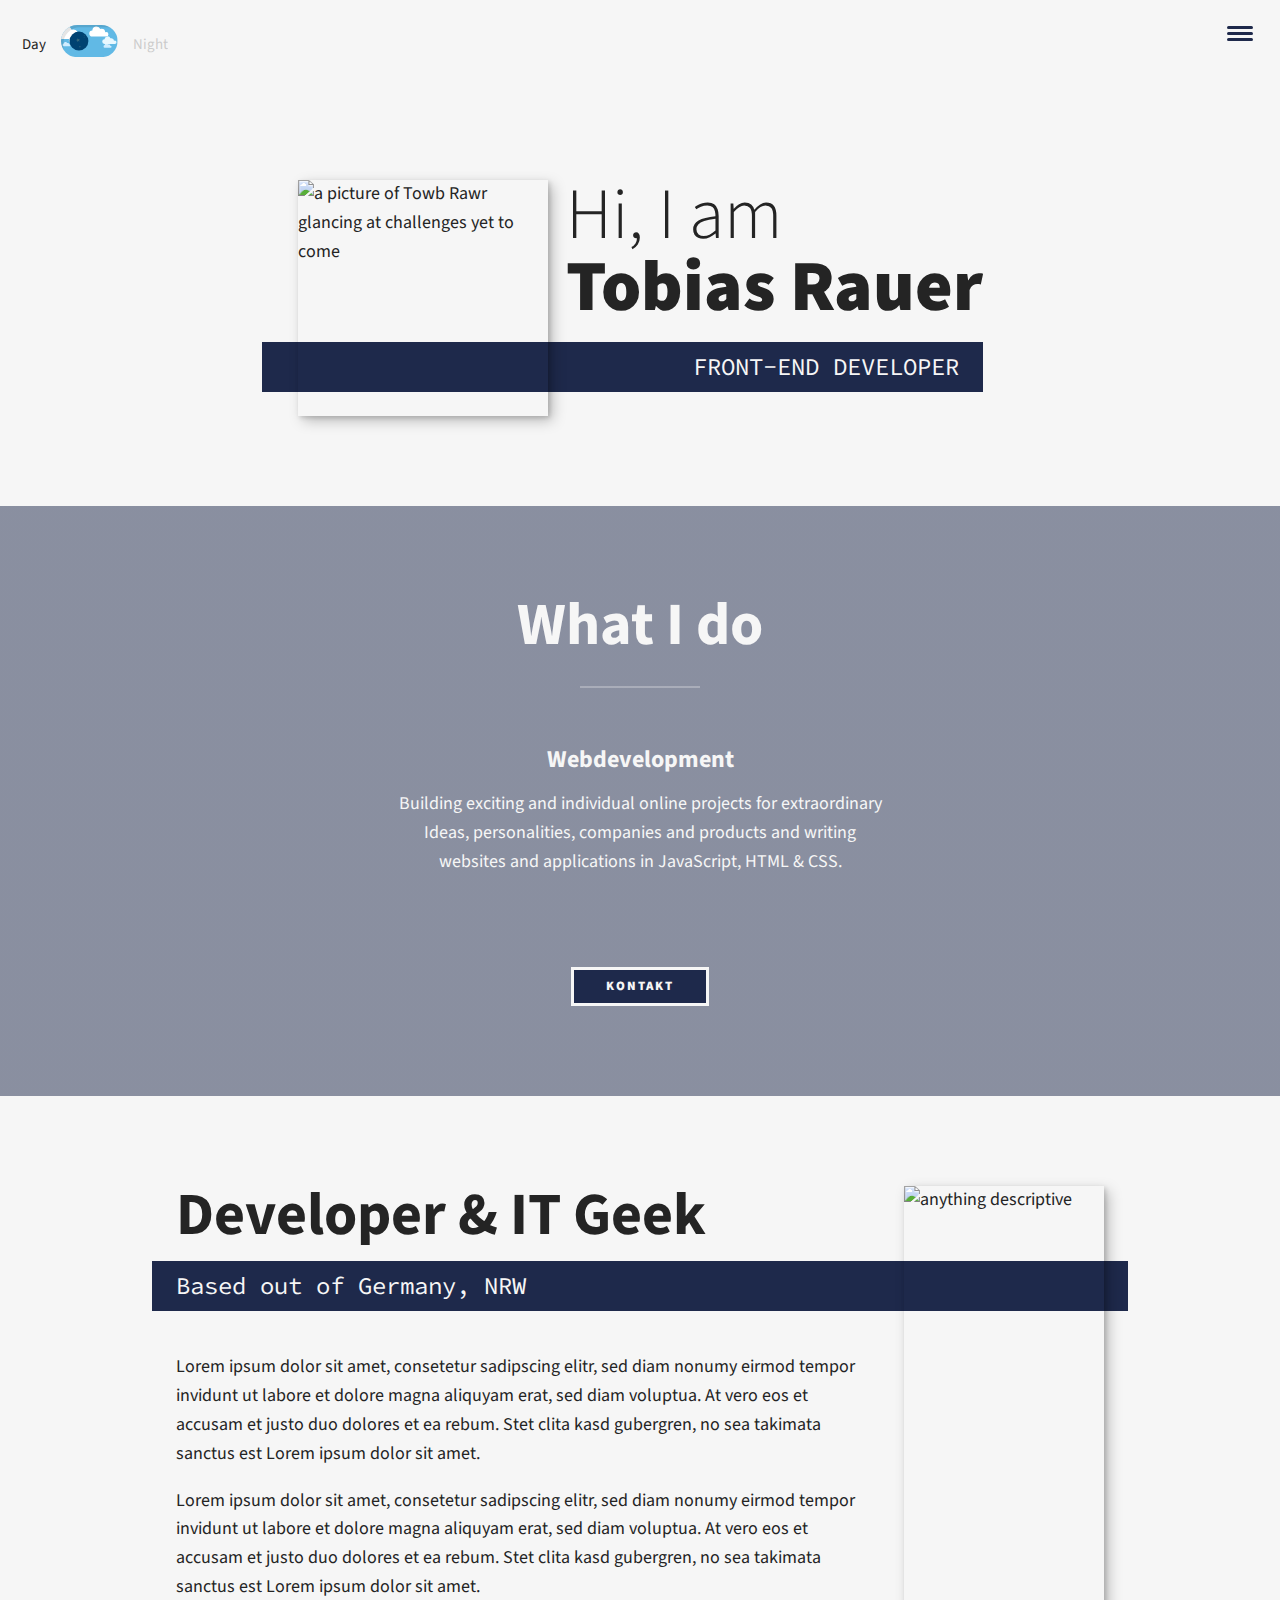
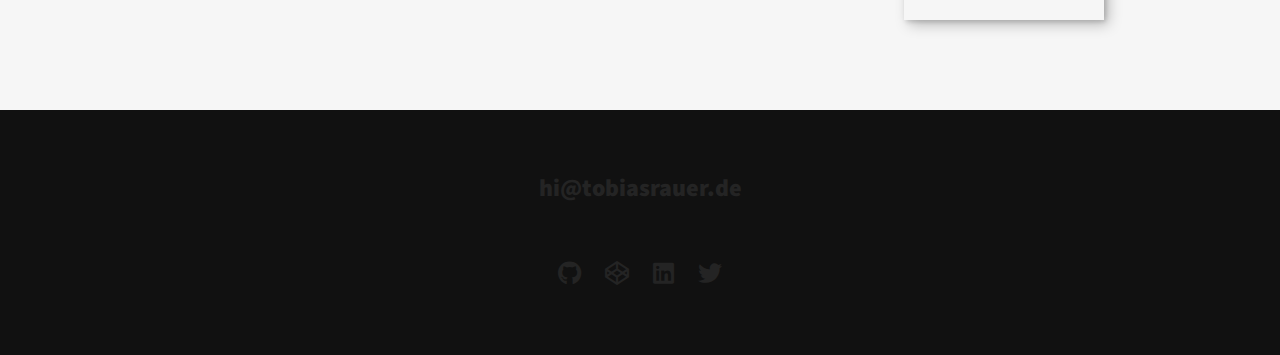
==== commit ee08f1ef: "removed 'my Work' section, added 'kontakt-btn-highliter'" ====
--- a/index.html
+++ b/index.html
@@ -116,7 +116,7 @@
           <li class="nav__item"><a href="#home" class="nav__link">Home</a></li>
           <li class="nav__item"><a href="#services" class="nav__link">My Services</a></li>
           <li class="nav__item"><a href="#about" class="nav__link">About me</a></li>
-          <li class="nav__item"><a href="#work" class="nav__link">My Work</a></li>
+          <!-- <li class="nav__item"><a href="#work" class="nav__link">My Work</a></li> -->
         </ul>
     </nav>
   </header>
@@ -141,7 +141,7 @@
         	</p>
         </div>
      </div> <!-- / services  -->
-    <a href="#work" class="btn">My Work</a>
+    <a href="#footer" onclick="addWborder();" class="btn">Kontakt</a>
   </section>
   
   
@@ -157,44 +157,10 @@
     
     <img src="https://tobiasrauer.de/images/believe.jpg" alt="anything descriptive" class="about-me__img">
   </section>
-  
-  <!-- My Work -->
-  <section class="my-work" id="work">
-    <h2 class="section__title section__title--work">My work</h2>
-    <p class="section__subtitle section__subtitle--work">A selection of my range of work</p>
-    
-    <div class="portfolio">
-      <!-- Portfolio Item 01 -->
-      <a href="#" class="portfolio__item">
-        <img src="https://tobiasrauer.de/images/portfolio/portfolio-01.jpg" alt="" class="portfolio__img">
-      </a>
-      
-      <!-- Portfolio Item 02 -->
-      <a href="portfolio-item.html" class="portfolio__item">
-        <img src="https://tobiasrauer.de/images/portfolio/portfolio-02.jpg" alt="" class="portfolio__img">
-      </a>
-      
-      <!-- Portfolio Item 03 -->
-      <a href="#" class="portfolio__item">
-        <img src="https://tobiasrauer.de/images/portfolio/portfolio-03.jpg" alt="" class="portfolio__img">
-      </a>
-      
-      <!-- Portfolio Item 04 -->
-      <a href="#" class="portfolio__item">
-        <img src="https://tobiasrauer.de/images/portfolio/portfolio-04.jpg" alt="" class="portfolio__img">
-      </a>
-      
-      <!-- Portfolio Item 05 -->
-      <a href="#" class="portfolio__item">
-        <img src="https://tobiasrauer.de/images/portfolio/portfolio-05.jpg" alt="" class="portfolio__img">
-      </a>
-    </div>
-  </section>
 
   <!-- Footer -->
-
-  <footer class="footer">
-    <a href="mailto:hi@tobiasrauer.de" class="footer__link">hi@tobiasrauer.de</a>
+  <footer class="footer" id="footer">
+    <a id="kontakt" href="mailto:hi@tobiasrauer.de" class="footer__link" onmouseover="removeBorder()">hi@tobiasrauer.de</a>
     <ul class="social-list">
       <li class="social-list__item">
         <a class="social-list__link" href="https://github.com/prototowb">
--- a/styles/main.css
+++ b/styles/main.css
@@ -91,6 +91,11 @@
   transform: scale(1.1);
 }
 
+.white-border {
+  border: 3px solid var(--clr-light);
+  padding: 2px 5px;
+}
+
 #services > a {
   color: var(--clr-light);
 }
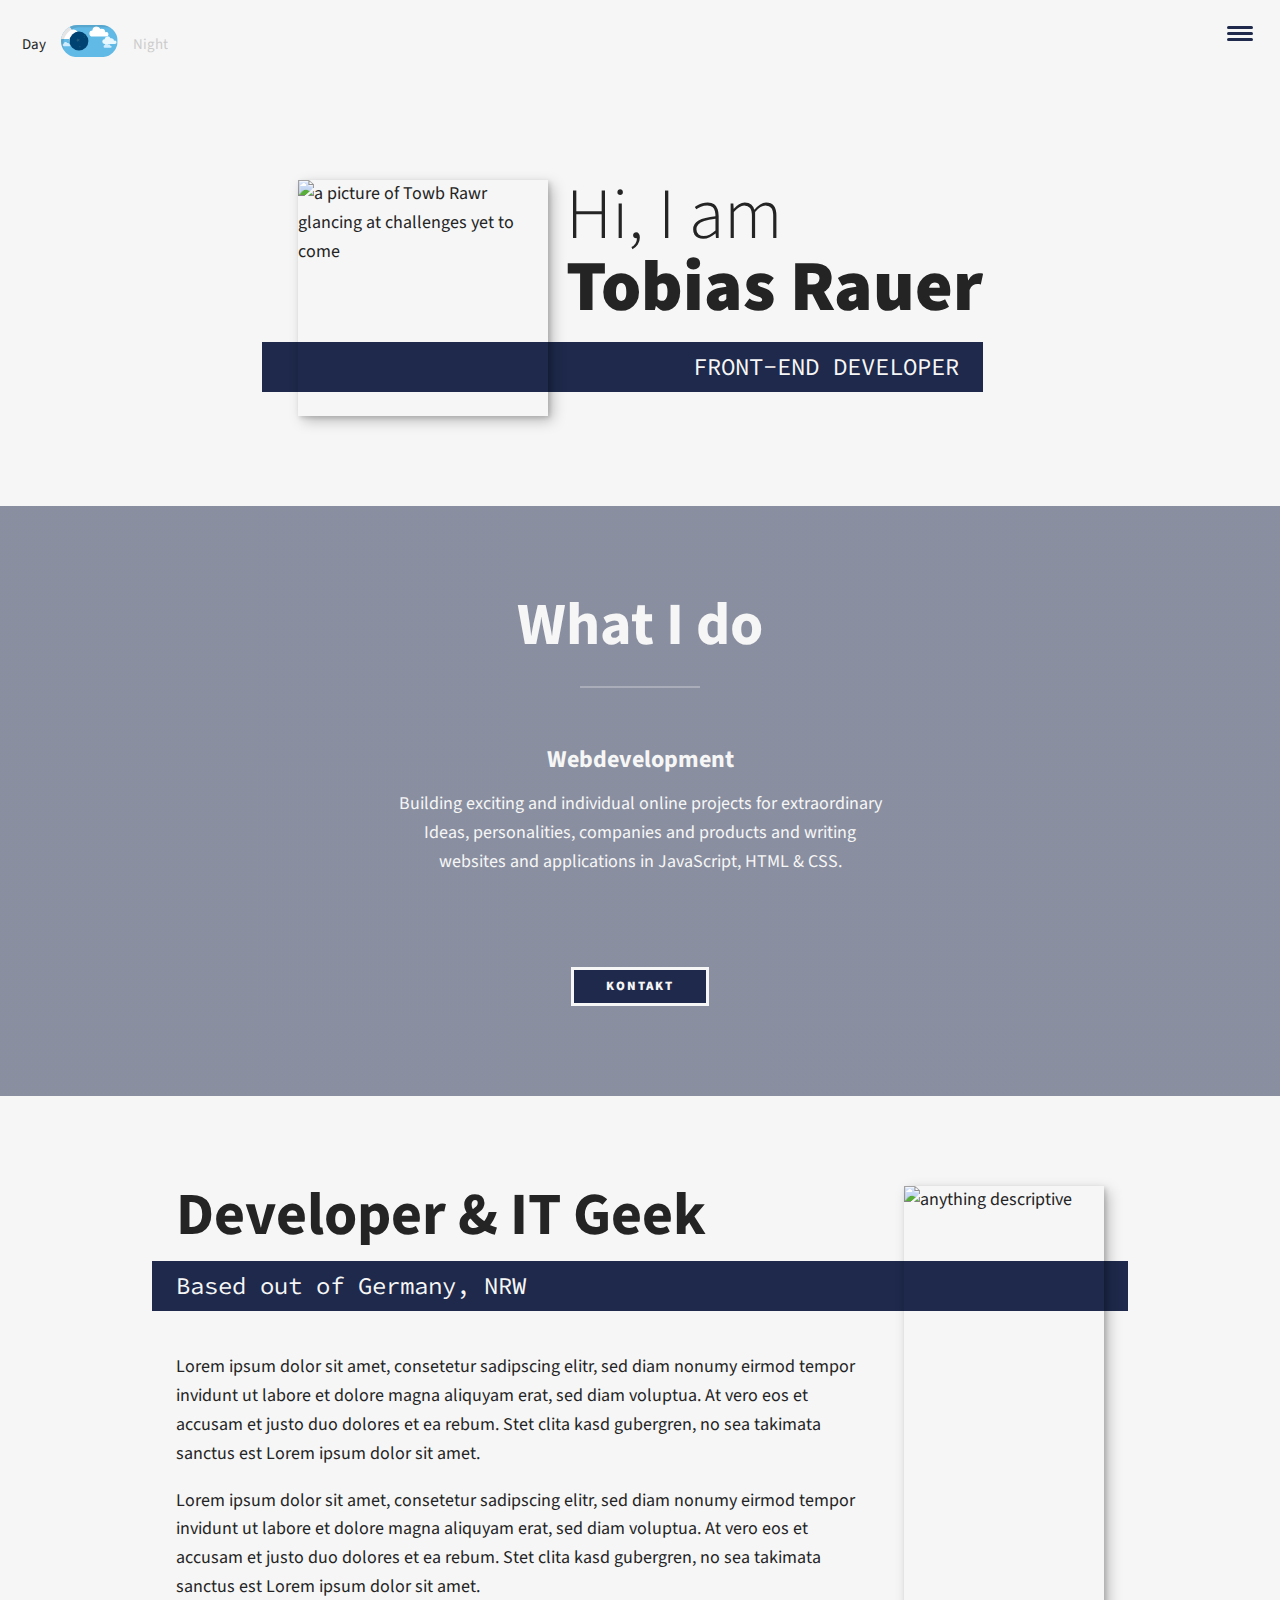
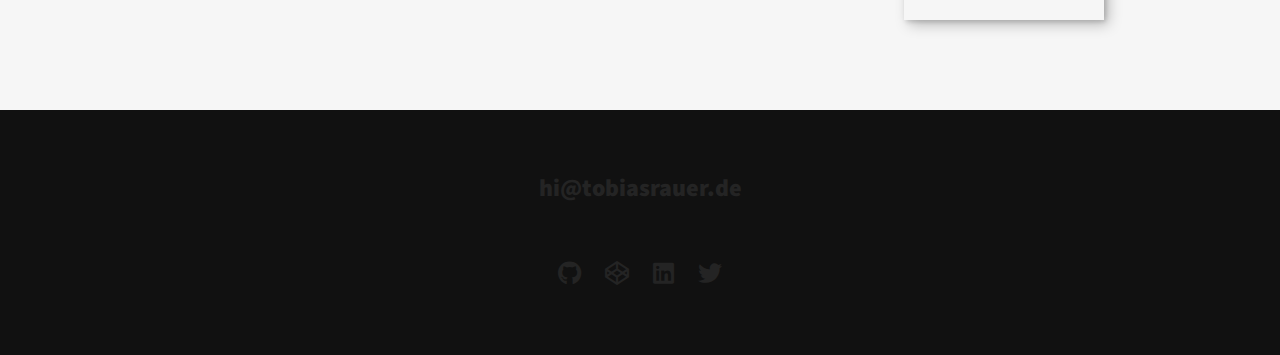
==== commit fa4f97f1: "social icons footer" ====
--- a/index.html
+++ b/index.html
@@ -20,92 +20,92 @@
   <header>
     <!-- theme-toggle -->
     <div class="theme-toggle">
-      	<div class="layout">  
-      		<div class="day-label">Day</div>
-	
-	<label class="container">
-	  <input id="input" type="checkbox" />
-	  <span class="checkmark">
-		  
-		<svg id="toggle" xmlns="http://www.w3.org/2000/svg" viewBox="0 0 60 34" width="60" height="34">
-		<defs>
+      <div class="layout">  
+        <div class="day-label">Day</div>
 
-			<clipPath id="container" >
-				<rect width="60" height="34" rx="17"/>
-			</clipPath>
-			<g id="day">
-				<rect x="0" width="60" height="34" style="fill: #61b9e5"/>
-				<g id="day-content">
-				  <g class="clouds-small">
-					<path d="M13.35,22.45a1,1,0,0,0-.44.1A1.62,1.62,0,0,0,11.29,21a1.67,1.67,0,0,0-.59.11,1.84,1.84,0,0,0-3.55.61h0a1.38,1.38,0,0,0,0,2.75h6.21a1,1,0,1,0,0-2Z" transform="translate(-2 -2)" style="fill: #d0edff"/>
-					<path d="M27.38,23.72a1.05,1.05,0,0,0-.44.1,1.63,1.63,0,0,0-2.21-1.41,1.84,1.84,0,0,0-3.56.61h0a1.38,1.38,0,1,0,0,2.75h6.21a1,1,0,0,0,0-2.05Z" transform="translate(-2 -2)" style="fill: #d0edff"/>
-					<path d="M56.7,24a1,1,0,0,0-.44.1,1.63,1.63,0,0,0-2.21-1.42,1.85,1.85,0,0,0-3.56.61h0a1.38,1.38,0,0,0,0,2.75H56.7a1,1,0,0,0,0-2Z" transform="translate(-2 -2)" style="fill: #d0edff"/>
-					<path d="M84.35,22.45a1,1,0,0,0-.44.1A1.62,1.62,0,0,0,82.29,21a1.67,1.67,0,0,0-.59.11,1.84,1.84,0,0,0-3.55.61h0a1.38,1.38,0,0,0,0,2.75h6.21a1,1,0,1,0,0-2Z" transform="translate(-2 -2)" style="fill: #d0edff"/>
-					<path d="M98.38,23.72a1.05,1.05,0,0,0-.44.1,1.63,1.63,0,0,0-2.21-1.41,1.84,1.84,0,0,0-3.56.61h0a1.38,1.38,0,1,0,0,2.75h6.21a1,1,0,0,0,0-2.05Z" transform="translate(-2 -2)" style="fill: #d0edff"/>
-					<path d="M127.7,24a1,1,0,0,0-.44.1,1.63,1.63,0,0,0-2.21-1.42,1.85,1.85,0,0,0-3.56.61h0a1.38,1.38,0,0,0,0,2.75h6.21a1,1,0,0,0,0-2Z" transform="translate(-2 -2)" style="fill: #d0edff"/>
-				  </g>
-				  <g class="clouds-medium">
-					<path d="M61.44,18.4a1.85,1.85,0,0,0-.77.18,2.85,2.85,0,0,0-2.85-2.68,3,3,0,0,0-1,.19,3.25,3.25,0,0,0-6.26,1.07h0a2.42,2.42,0,0,0,0,4.84H61.44a1.8,1.8,0,1,0,0-3.6Z" transform="translate(-2 -2)" style="fill: #e9f8ff"/>
-					<path d="M26,17.07a1.84,1.84,0,0,0-.77.17,2.86,2.86,0,0,0-2.85-2.68,2.75,2.75,0,0,0-1,.2,3.24,3.24,0,0,0-6.26,1.07h0a2.42,2.42,0,1,0,0,4.84H26a1.8,1.8,0,0,0,0-3.6Z" transform="translate(-2 -2)" style="fill: #e9f8ff"/>
-					<path d="M126.44,18.4a1.85,1.85,0,0,0-.77.18,2.85,2.85,0,0,0-2.85-2.68,3,3,0,0,0-1,.19,3.25,3.25,0,0,0-6.26,1.07h0a2.42,2.42,0,0,0,0,4.84h10.92a1.8,1.8,0,1,0,0-3.6Z" transform="translate(-2 -2)" style="fill: #e9f8ff"/>
-					<path d="M91,17.07a1.84,1.84,0,0,0-.77.17,2.86,2.86,0,0,0-2.85-2.68,2.75,2.75,0,0,0-1,.2,3.24,3.24,0,0,0-6.26,1.07h0a2.42,2.42,0,0,0,0,4.84H91a1.8,1.8,0,0,0,0-3.6Z" transform="translate(-2 -2)" style="fill: #e9f8ff"/>
-				  </g>
-				  <g class="clouds-big">
-					<path d="M24.82,10.83a3.09,3.09,0,0,0-1.29.29A4.78,4.78,0,0,0,17,7,5.43,5.43,0,0,0,6.54,8.76h0a4,4,0,1,0,0,8.09H24.82a3,3,0,0,0,0-6Z" transform="translate(-2 -2)" style="fill: #fff"/>
-					<path d="M53.6,9.45a2.37,2.37,0,0,0-1,.24,3.86,3.86,0,0,0-3.84-3.61,4.09,4.09,0,0,0-1.4.26,4.36,4.36,0,0,0-8.41,1.45h0a3.25,3.25,0,0,0,0,6.5H53.6a2.42,2.42,0,1,0,0-4.84Z" transform="translate(-2 -2)" style="fill: #fff"/>
-					<path d="M98.72,10.83a3.09,3.09,0,0,0-1.29.29A4.78,4.78,0,0,0,90.91,7a5.43,5.43,0,0,0-10.47,1.8h0a4,4,0,1,0,0,8.09H98.72a3,3,0,1,0,0-6Z" transform="translate(-2 -2)" style="fill: #fff"/>
-					<path d="M127.5,9.45a2.41,2.41,0,0,0-1,.24,3.85,3.85,0,0,0-3.84-3.61,4.09,4.09,0,0,0-1.4.26,4.36,4.36,0,0,0-8.41,1.45h0a3.25,3.25,0,0,0,0,6.5h14.7a2.42,2.42,0,0,0,0-4.84Z" transform="translate(-2 -2)" style="fill: #fff"/>
-				  </g>
+<label class="container">
+  <input id="input" type="checkbox" />
+  <span class="checkmark">
+    
+  <svg id="toggle" xmlns="http://www.w3.org/2000/svg" viewBox="0 0 60 34" width="60" height="34">
+  <defs>
 
-				</g>
-			</g>
+    <clipPath id="container" >
+      <rect width="60" height="34" rx="17"/>
+    </clipPath>
+    <g id="day">
+      <rect x="0" width="60" height="34" style="fill: #61b9e5"/>
+      <g id="day-content">
+        <g class="clouds-small">
+        <path d="M13.35,22.45a1,1,0,0,0-.44.1A1.62,1.62,0,0,0,11.29,21a1.67,1.67,0,0,0-.59.11,1.84,1.84,0,0,0-3.55.61h0a1.38,1.38,0,0,0,0,2.75h6.21a1,1,0,1,0,0-2Z" transform="translate(-2 -2)" style="fill: #d0edff"/>
+        <path d="M27.38,23.72a1.05,1.05,0,0,0-.44.1,1.63,1.63,0,0,0-2.21-1.41,1.84,1.84,0,0,0-3.56.61h0a1.38,1.38,0,1,0,0,2.75h6.21a1,1,0,0,0,0-2.05Z" transform="translate(-2 -2)" style="fill: #d0edff"/>
+        <path d="M56.7,24a1,1,0,0,0-.44.1,1.63,1.63,0,0,0-2.21-1.42,1.85,1.85,0,0,0-3.56.61h0a1.38,1.38,0,0,0,0,2.75H56.7a1,1,0,0,0,0-2Z" transform="translate(-2 -2)" style="fill: #d0edff"/>
+        <path d="M84.35,22.45a1,1,0,0,0-.44.1A1.62,1.62,0,0,0,82.29,21a1.67,1.67,0,0,0-.59.11,1.84,1.84,0,0,0-3.55.61h0a1.38,1.38,0,0,0,0,2.75h6.21a1,1,0,1,0,0-2Z" transform="translate(-2 -2)" style="fill: #d0edff"/>
+        <path d="M98.38,23.72a1.05,1.05,0,0,0-.44.1,1.63,1.63,0,0,0-2.21-1.41,1.84,1.84,0,0,0-3.56.61h0a1.38,1.38,0,1,0,0,2.75h6.21a1,1,0,0,0,0-2.05Z" transform="translate(-2 -2)" style="fill: #d0edff"/>
+        <path d="M127.7,24a1,1,0,0,0-.44.1,1.63,1.63,0,0,0-2.21-1.42,1.85,1.85,0,0,0-3.56.61h0a1.38,1.38,0,0,0,0,2.75h6.21a1,1,0,0,0,0-2Z" transform="translate(-2 -2)" style="fill: #d0edff"/>
+        </g>
+        <g class="clouds-medium">
+        <path d="M61.44,18.4a1.85,1.85,0,0,0-.77.18,2.85,2.85,0,0,0-2.85-2.68,3,3,0,0,0-1,.19,3.25,3.25,0,0,0-6.26,1.07h0a2.42,2.42,0,0,0,0,4.84H61.44a1.8,1.8,0,1,0,0-3.6Z" transform="translate(-2 -2)" style="fill: #e9f8ff"/>
+        <path d="M26,17.07a1.84,1.84,0,0,0-.77.17,2.86,2.86,0,0,0-2.85-2.68,2.75,2.75,0,0,0-1,.2,3.24,3.24,0,0,0-6.26,1.07h0a2.42,2.42,0,1,0,0,4.84H26a1.8,1.8,0,0,0,0-3.6Z" transform="translate(-2 -2)" style="fill: #e9f8ff"/>
+        <path d="M126.44,18.4a1.85,1.85,0,0,0-.77.18,2.85,2.85,0,0,0-2.85-2.68,3,3,0,0,0-1,.19,3.25,3.25,0,0,0-6.26,1.07h0a2.42,2.42,0,0,0,0,4.84h10.92a1.8,1.8,0,1,0,0-3.6Z" transform="translate(-2 -2)" style="fill: #e9f8ff"/>
+        <path d="M91,17.07a1.84,1.84,0,0,0-.77.17,2.86,2.86,0,0,0-2.85-2.68,2.75,2.75,0,0,0-1,.2,3.24,3.24,0,0,0-6.26,1.07h0a2.42,2.42,0,0,0,0,4.84H91a1.8,1.8,0,0,0,0-3.6Z" transform="translate(-2 -2)" style="fill: #e9f8ff"/>
+        </g>
+        <g class="clouds-big">
+        <path d="M24.82,10.83a3.09,3.09,0,0,0-1.29.29A4.78,4.78,0,0,0,17,7,5.43,5.43,0,0,0,6.54,8.76h0a4,4,0,1,0,0,8.09H24.82a3,3,0,0,0,0-6Z" transform="translate(-2 -2)" style="fill: #fff"/>
+        <path d="M53.6,9.45a2.37,2.37,0,0,0-1,.24,3.86,3.86,0,0,0-3.84-3.61,4.09,4.09,0,0,0-1.4.26,4.36,4.36,0,0,0-8.41,1.45h0a3.25,3.25,0,0,0,0,6.5H53.6a2.42,2.42,0,1,0,0-4.84Z" transform="translate(-2 -2)" style="fill: #fff"/>
+        <path d="M98.72,10.83a3.09,3.09,0,0,0-1.29.29A4.78,4.78,0,0,0,90.91,7a5.43,5.43,0,0,0-10.47,1.8h0a4,4,0,1,0,0,8.09H98.72a3,3,0,1,0,0-6Z" transform="translate(-2 -2)" style="fill: #fff"/>
+        <path d="M127.5,9.45a2.41,2.41,0,0,0-1,.24,3.85,3.85,0,0,0-3.84-3.61,4.09,4.09,0,0,0-1.4.26,4.36,4.36,0,0,0-8.41,1.45h0a3.25,3.25,0,0,0,0,6.5h14.7a2.42,2.42,0,0,0,0-4.84Z" transform="translate(-2 -2)" style="fill: #fff"/>
+        </g>
 
-			<g id="night">
-				<rect width="60" height="34" style="fill: #004373"/>
-				<g id="night-content">
-				  <polygon class="star" points="46 4.89 46.62 6.14 48.01 6.35 47.01 7.33 47.24 8.71 46 8.06 44.76 8.71 44.99 7.33 43.99 6.35 45.38 6.14 46 4.89" style="fill: #fff5a6"/>
-				  <polygon class="star" points="58.58 21.93 59.46 23.02 60.86 22.91 60.1 24.09 60.63 25.39 59.28 25.02 58.21 25.94 58.14 24.54 56.94 23.8 58.25 23.3 58.58 21.93" style="fill: #fff5a6"/>
-				  <polygon class="star" points="40.71 12.02 40.82 13.42 42.03 14.13 40.74 14.66 40.44 16.04 39.53 14.97 38.13 15.11 38.87 13.91 38.3 12.63 39.67 12.96 40.71 12.02" style="fill: #fff5a6"/>
-				  <polygon class="star" points="5 16.89 5.62 18.14 7.01 18.35 6 19.33 6.24 20.71 5 20.06 3.76 20.71 4 19.33 2.99 18.35 4.38 18.14 5 16.89" style="fill: #fff5a6"/>
-				  <polygon class="star" points="60.57 6.97 60.79 8.36 62.05 8.97 60.8 9.6 60.61 10.99 59.62 10 58.24 10.25 58.88 9 58.22 7.76 59.6 7.99 60.57 6.97" style="fill: #fff5a6"/>
-				  <polygon class="star" points="30.91 26.12 30.86 27.52 31.98 28.36 30.63 28.74 30.18 30.07 29.4 28.91 28 28.89 28.86 27.78 28.45 26.44 29.77 26.93 30.91 26.12" style="fill: #fff5a6"/>
-				  <polygon class="star" points="17.52 13.95 18.44 15.01 19.83 14.86 19.11 16.06 19.68 17.34 18.32 17.02 17.28 17.96 17.16 16.56 15.94 15.87 17.23 15.32 17.52 13.95" style="fill: #fff5a6"/>
-				  <polygon class="star" points="60.53 16.01 61.11 16.41 61.76 16.15 61.56 16.83 62 17.37 61.3 17.39 60.92 17.98 60.69 17.32 60.01 17.14 60.56 16.71 60.53 16.01" style="fill: #fff5a6"/>
-				  <polygon class="star" points="41.99 21.89 42.31 22.52 43 22.62 42.5 23.11 42.62 23.8 41.99 23.47 41.37 23.8 41.49 23.11 40.99 22.62 41.69 22.52 41.99 21.89" style="fill: #fff5a6"/>
-				  <polygon class="star" points="63.47 26.02 63.43 26.72 63.98 27.15 63.3 27.32 63.05 27.98 62.68 27.39 61.98 27.36 62.43 26.82 62.24 26.14 62.89 26.4 63.47 26.02" style="fill: #fff5a6"/>
-				  <polygon class="star" points="36.99 9.89 37.31 10.52 38 10.62 37.5 11.11 37.62 11.8 36.99 11.47 36.37 11.8 36.49 11.11 35.99 10.62 36.69 10.52 36.99 9.89" style="fill: #fff5a6"/>
-				  <polygon class="star" points="28.5 4.89 28.65 5.2 29 5.25 28.75 5.5 28.81 5.85 28.5 5.68 28.18 5.85 28.24 5.5 27.99 5.25 28.34 5.2 28.5 4.89" style="fill: #fff5a6"/>
-				  <polygon class="star" points="28.5 12.89 28.65 13.2 29 13.25 28.75 13.5 28.81 13.85 28.5 13.68 28.18 13.85 28.24 13.5 27.99 13.25 28.34 13.2 28.5 12.89" style="fill: #fff5a6"/>
-				  <polygon class="star" points="47.75 22.96 47.72 23.31 47.98 23.54 47.64 23.61 47.5 23.94 47.32 23.63 46.97 23.6 47.21 23.34 47.13 23 47.45 23.14 47.75 22.96" style="fill: #fff5a6"/>
-				  <polygon class="star" points="51.75 31.96 51.72 32.31 51.98 32.54 51.64 32.62 51.5 32.94 51.32 32.63 50.97 32.6 51.21 32.34 51.13 32 51.45 32.15 51.75 31.96" style="fill: #fff5a6"/>
-				  <polygon class="star" points="44.69 29.93 44.7 30.28 45 30.47 44.67 30.59 44.58 30.93 44.37 30.66 44.01 30.68 44.21 30.38 44.08 30.06 44.42 30.15 44.69 29.93" style="fill: #fff5a6"/>
-				  <polygon class="star" points="24.32 10.92 24.58 11.16 24.92 11.07 24.78 11.4 24.96 11.7 24.61 11.66 24.39 11.93 24.31 11.58 23.98 11.45 24.29 11.27 24.32 10.92" style="fill: #fff5a6"/>
-				  <polygon class="star" points="24.94 13.18 24.71 13.45 24.79 13.79 24.47 13.65 24.17 13.84 24.2 13.49 23.93 13.26 24.27 13.19 24.41 12.86 24.59 13.16 24.94 13.18" style="fill: #fff5a6"/>
-				  <polygon class="star" points="32 19.89 32.31 20.52 33 20.62 32.5 21.11 32.62 21.8 32 21.47 31.37 21.8 31.49 21.11 30.99 20.62 31.68 20.52 32 19.89" style="fill: #fff5a6"/>
-				  <polygon class="star" points="19.61 21.97 20.15 22.42 20.82 22.23 20.56 22.88 20.95 23.46 20.25 23.42 19.82 23.97 19.64 23.29 18.98 23.04 19.58 22.67 19.61 21.97" style="fill: #fff5a6"/>
-				  <polygon class="star" points="9.51 8.04 9.43 8.74 9.96 9.2 9.28 9.34 9 9.98 8.65 9.37 7.96 9.31 8.43 8.79 8.27 8.11 8.91 8.4 9.51 8.04" style="fill: #fff5a6"/>
-				</g>
-			</g>
-			<clipPath id="switch" >
-				<circle id="circle" cx="19" cy="17" r="10"/>
-			</clipPath>
-		</defs>
+      </g>
+    </g>
 
-		<g clip-path="url(#container)">
-			<use id="back" href="#day"/>
-			<g clip-path="url(#switch)">
-				<use id="front" href="#night" />
-			</g>
-			<rect class="inner-shadow" width="70" height="44" rx="20"/>
-		</g>
-		<rect width="60" height="44" rx="17" opacity="0"/>
-	</svg>
-	</span>
-	</label>
-	<div class="night-label">Night</div>
-	</div>
-	</div>
-    <!-- theme-toggle END -->
+    <g id="night">
+      <rect width="60" height="34" style="fill: #004373"/>
+      <g id="night-content">
+        <polygon class="star" points="46 4.89 46.62 6.14 48.01 6.35 47.01 7.33 47.24 8.71 46 8.06 44.76 8.71 44.99 7.33 43.99 6.35 45.38 6.14 46 4.89" style="fill: #fff5a6"/>
+        <polygon class="star" points="58.58 21.93 59.46 23.02 60.86 22.91 60.1 24.09 60.63 25.39 59.28 25.02 58.21 25.94 58.14 24.54 56.94 23.8 58.25 23.3 58.58 21.93" style="fill: #fff5a6"/>
+        <polygon class="star" points="40.71 12.02 40.82 13.42 42.03 14.13 40.74 14.66 40.44 16.04 39.53 14.97 38.13 15.11 38.87 13.91 38.3 12.63 39.67 12.96 40.71 12.02" style="fill: #fff5a6"/>
+        <polygon class="star" points="5 16.89 5.62 18.14 7.01 18.35 6 19.33 6.24 20.71 5 20.06 3.76 20.71 4 19.33 2.99 18.35 4.38 18.14 5 16.89" style="fill: #fff5a6"/>
+        <polygon class="star" points="60.57 6.97 60.79 8.36 62.05 8.97 60.8 9.6 60.61 10.99 59.62 10 58.24 10.25 58.88 9 58.22 7.76 59.6 7.99 60.57 6.97" style="fill: #fff5a6"/>
+        <polygon class="star" points="30.91 26.12 30.86 27.52 31.98 28.36 30.63 28.74 30.18 30.07 29.4 28.91 28 28.89 28.86 27.78 28.45 26.44 29.77 26.93 30.91 26.12" style="fill: #fff5a6"/>
+        <polygon class="star" points="17.52 13.95 18.44 15.01 19.83 14.86 19.11 16.06 19.68 17.34 18.32 17.02 17.28 17.96 17.16 16.56 15.94 15.87 17.23 15.32 17.52 13.95" style="fill: #fff5a6"/>
+        <polygon class="star" points="60.53 16.01 61.11 16.41 61.76 16.15 61.56 16.83 62 17.37 61.3 17.39 60.92 17.98 60.69 17.32 60.01 17.14 60.56 16.71 60.53 16.01" style="fill: #fff5a6"/>
+        <polygon class="star" points="41.99 21.89 42.31 22.52 43 22.62 42.5 23.11 42.62 23.8 41.99 23.47 41.37 23.8 41.49 23.11 40.99 22.62 41.69 22.52 41.99 21.89" style="fill: #fff5a6"/>
+        <polygon class="star" points="63.47 26.02 63.43 26.72 63.98 27.15 63.3 27.32 63.05 27.98 62.68 27.39 61.98 27.36 62.43 26.82 62.24 26.14 62.89 26.4 63.47 26.02" style="fill: #fff5a6"/>
+        <polygon class="star" points="36.99 9.89 37.31 10.52 38 10.62 37.5 11.11 37.62 11.8 36.99 11.47 36.37 11.8 36.49 11.11 35.99 10.62 36.69 10.52 36.99 9.89" style="fill: #fff5a6"/>
+        <polygon class="star" points="28.5 4.89 28.65 5.2 29 5.25 28.75 5.5 28.81 5.85 28.5 5.68 28.18 5.85 28.24 5.5 27.99 5.25 28.34 5.2 28.5 4.89" style="fill: #fff5a6"/>
+        <polygon class="star" points="28.5 12.89 28.65 13.2 29 13.25 28.75 13.5 28.81 13.85 28.5 13.68 28.18 13.85 28.24 13.5 27.99 13.25 28.34 13.2 28.5 12.89" style="fill: #fff5a6"/>
+        <polygon class="star" points="47.75 22.96 47.72 23.31 47.98 23.54 47.64 23.61 47.5 23.94 47.32 23.63 46.97 23.6 47.21 23.34 47.13 23 47.45 23.14 47.75 22.96" style="fill: #fff5a6"/>
+        <polygon class="star" points="51.75 31.96 51.72 32.31 51.98 32.54 51.64 32.62 51.5 32.94 51.32 32.63 50.97 32.6 51.21 32.34 51.13 32 51.45 32.15 51.75 31.96" style="fill: #fff5a6"/>
+        <polygon class="star" points="44.69 29.93 44.7 30.28 45 30.47 44.67 30.59 44.58 30.93 44.37 30.66 44.01 30.68 44.21 30.38 44.08 30.06 44.42 30.15 44.69 29.93" style="fill: #fff5a6"/>
+        <polygon class="star" points="24.32 10.92 24.58 11.16 24.92 11.07 24.78 11.4 24.96 11.7 24.61 11.66 24.39 11.93 24.31 11.58 23.98 11.45 24.29 11.27 24.32 10.92" style="fill: #fff5a6"/>
+        <polygon class="star" points="24.94 13.18 24.71 13.45 24.79 13.79 24.47 13.65 24.17 13.84 24.2 13.49 23.93 13.26 24.27 13.19 24.41 12.86 24.59 13.16 24.94 13.18" style="fill: #fff5a6"/>
+        <polygon class="star" points="32 19.89 32.31 20.52 33 20.62 32.5 21.11 32.62 21.8 32 21.47 31.37 21.8 31.49 21.11 30.99 20.62 31.68 20.52 32 19.89" style="fill: #fff5a6"/>
+        <polygon class="star" points="19.61 21.97 20.15 22.42 20.82 22.23 20.56 22.88 20.95 23.46 20.25 23.42 19.82 23.97 19.64 23.29 18.98 23.04 19.58 22.67 19.61 21.97" style="fill: #fff5a6"/>
+        <polygon class="star" points="9.51 8.04 9.43 8.74 9.96 9.2 9.28 9.34 9 9.98 8.65 9.37 7.96 9.31 8.43 8.79 8.27 8.11 8.91 8.4 9.51 8.04" style="fill: #fff5a6"/>
+      </g>
+    </g>
+    <clipPath id="switch" >
+      <circle id="circle" cx="19" cy="17" r="10"/>
+    </clipPath>
+  </defs>
+
+  <g clip-path="url(#container)">
+    <use id="back" href="#day"/>
+    <g clip-path="url(#switch)">
+      <use id="front" href="#night" />
+    </g>
+    <rect class="inner-shadow" width="70" height="44" rx="20"/>
+  </g>
+  <rect width="60" height="44" rx="17" opacity="0"/>
+</svg>
+</span>
+</label>
+<div class="night-label">Night</div>
+</div>
+</div>
+  <!-- theme-toggle END -->
 
     <!-- Navigation -->
     <button class="nav-toggle" aria-label="toggle navigation">
--- a/styles/main.css
+++ b/styles/main.css
@@ -47,7 +47,7 @@
 }
 
 body {
-  background: var(--clr-light);
+  background-color: var(--clr-light);
   color: var(--clr-dark);
   margin: 0;
   font-family: var(--ff-primary);
@@ -93,7 +93,7 @@
 
 .white-border {
   border: 3px solid var(--clr-light);
-  padding: 2px 5px;
+  padding: 2px 10px;
 }
 
 #services > a {
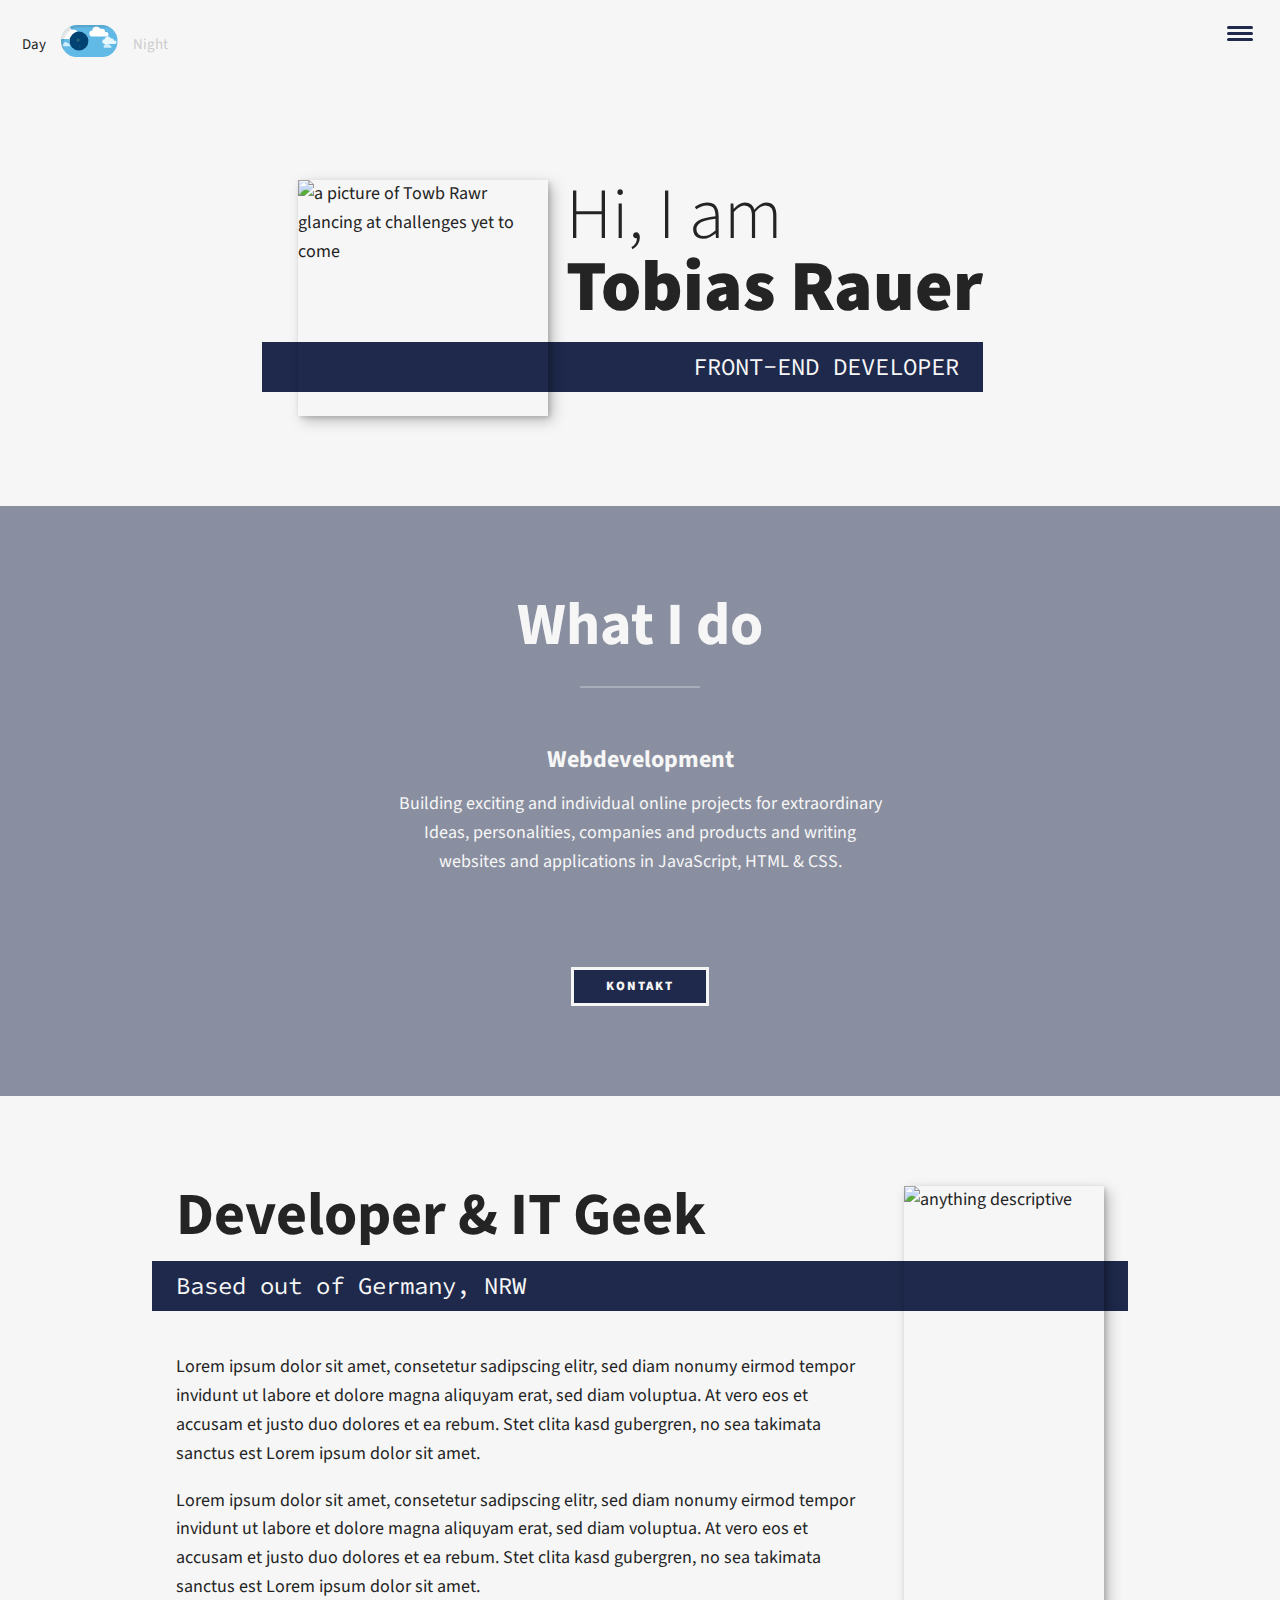
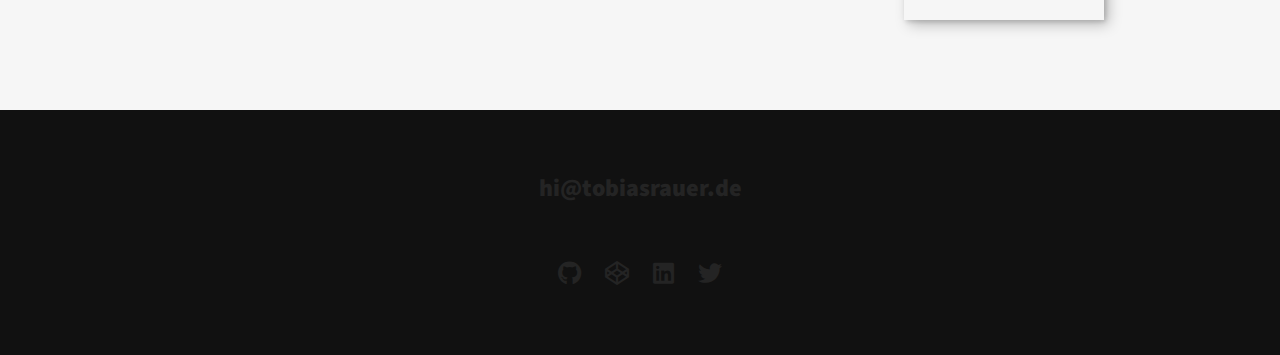
==== commit bd1ac89b: "Update index.html" ====
--- a/index.html
+++ b/index.html
@@ -24,7 +24,7 @@
         <div class="day-label">Day</div>
 
 <label class="container">
-  <input id="input" type="checkbox" />
+  <input id="input" type="checkbox" checked/>
   <span class="checkmark">
     
   <svg id="toggle" xmlns="http://www.w3.org/2000/svg" viewBox="0 0 60 34" width="60" height="34">
